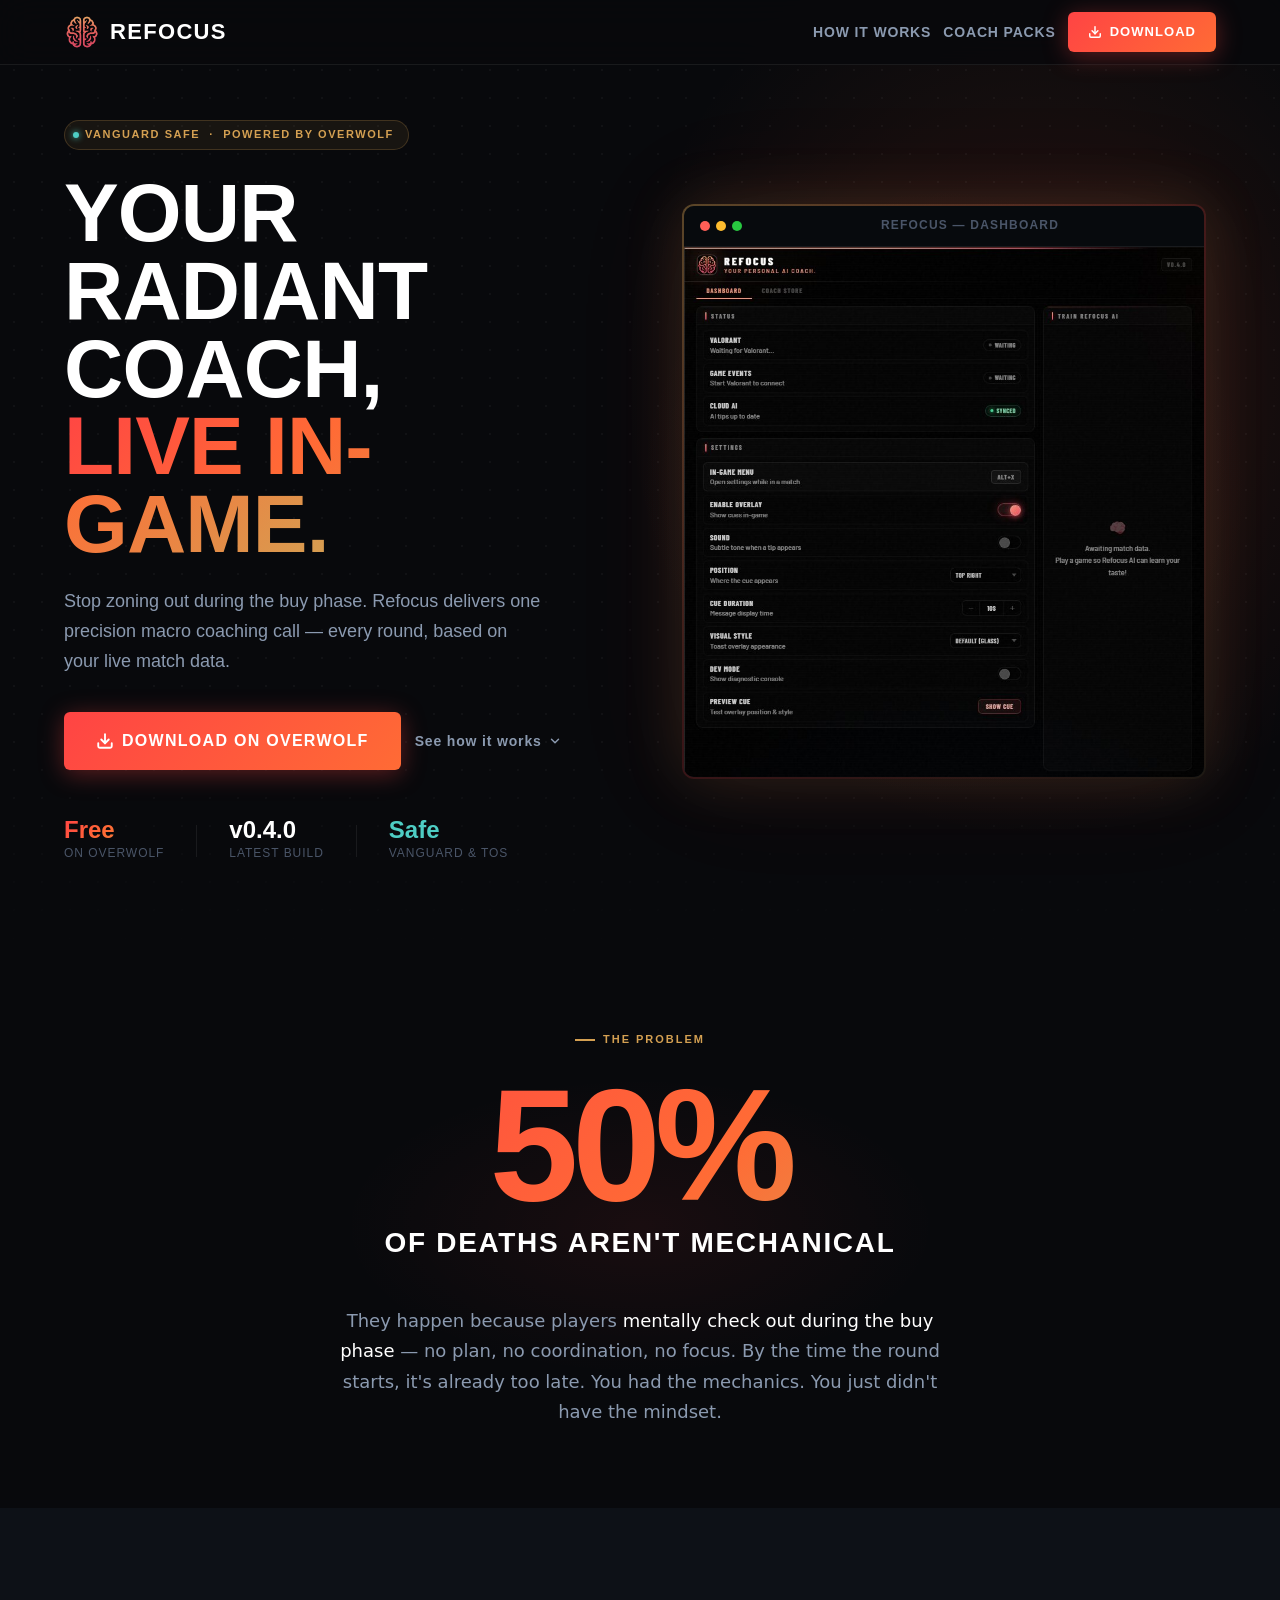
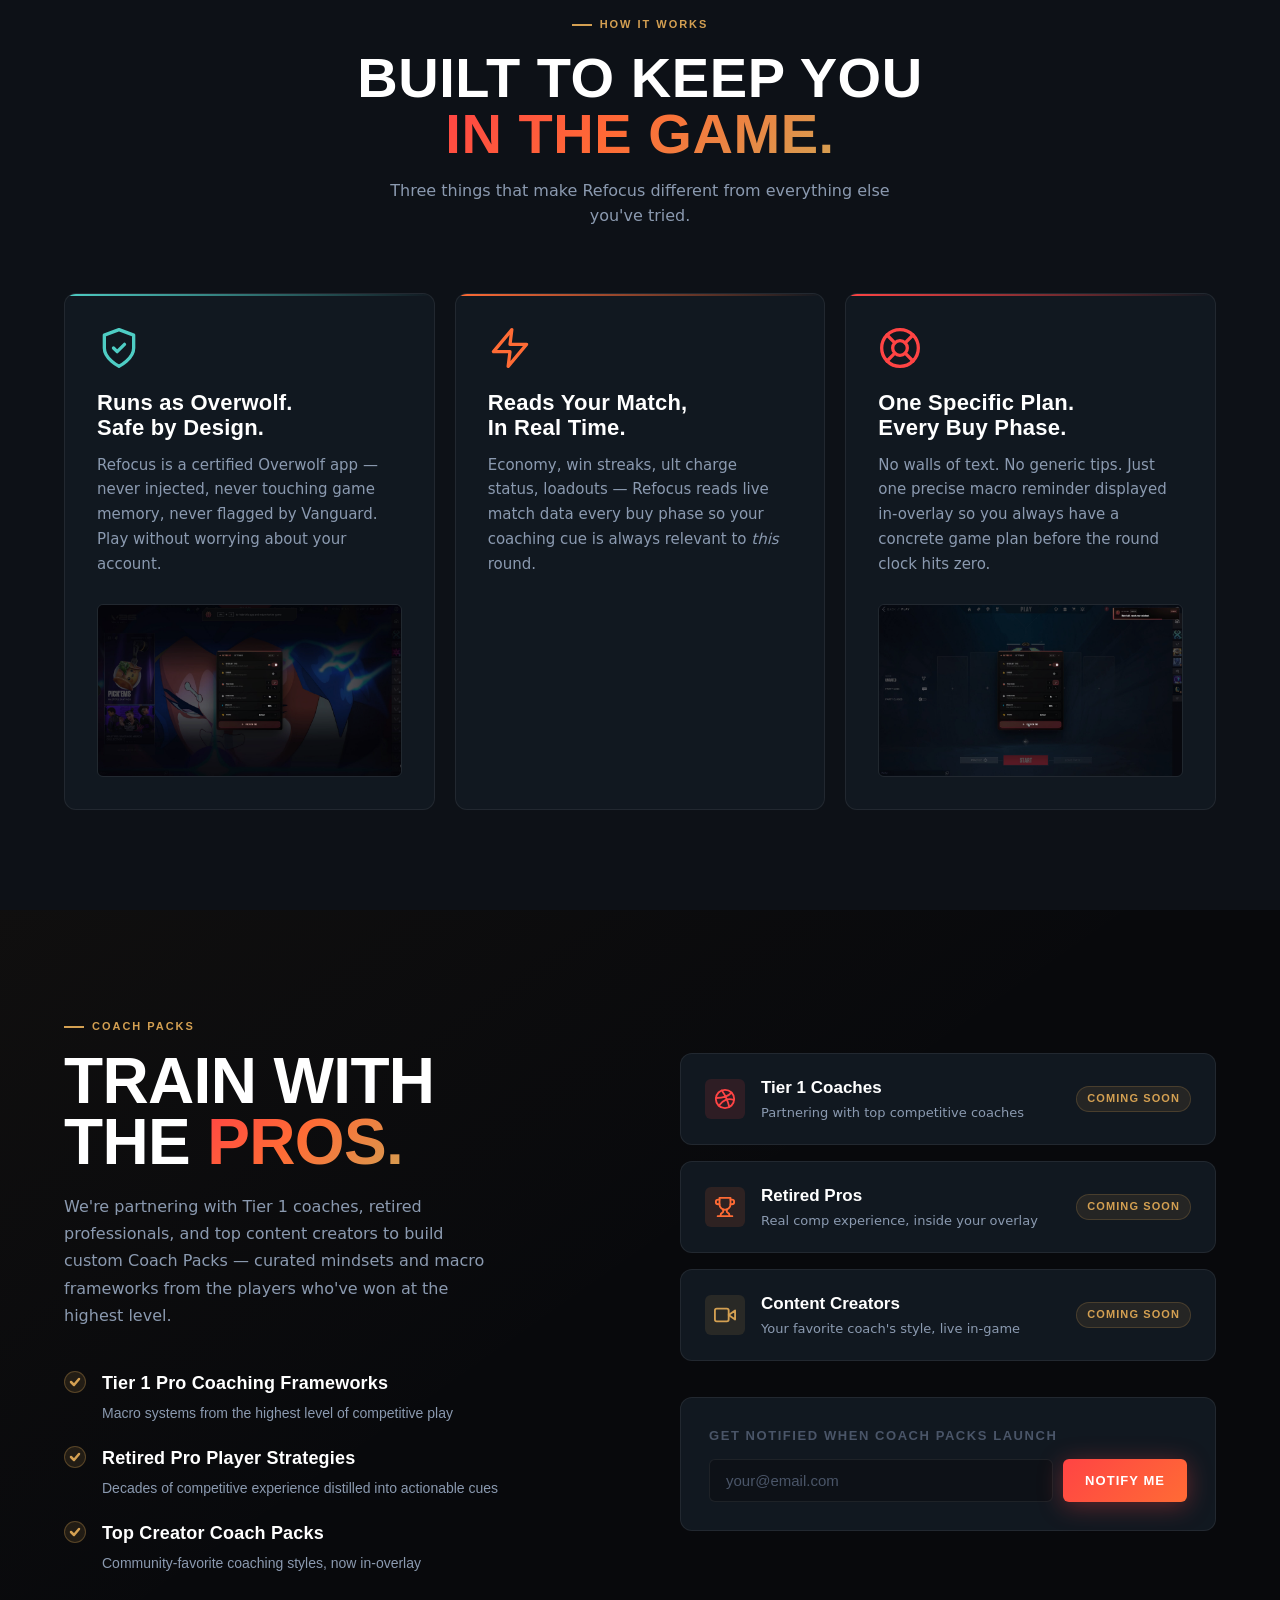
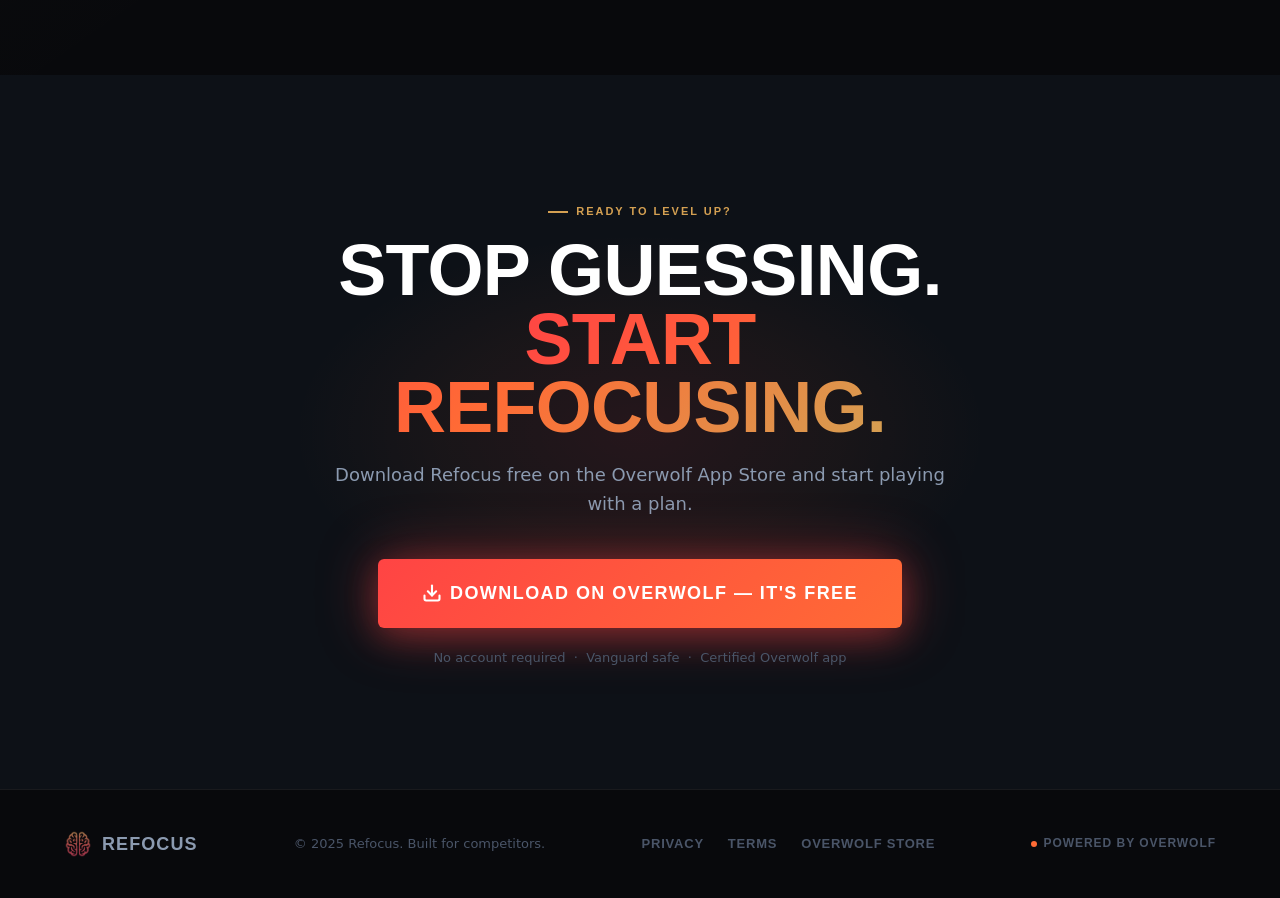
==== index.html @ f0078f41 "Add files via upload" ====
<!DOCTYPE html>
<html lang="en">
<head>
  <meta charset="UTF-8">
  <meta name="viewport" content="width=device-width, initial-scale=1.0">
  <title>Refocus — Your Radiant Coach, Live In-Game</title>
  <meta name="description" content="Refocus delivers one precise macro coaching cue every buy phase — a Vanguard-safe Overwolf overlay powered by live match data.">
  <link rel="icon" href="icon.ico" type="image/x-icon">
  <link rel="stylesheet" href="fonts/fonts.css">
  <style>
    /* ─── Reset & Base ─────────────────────────────────────────────── */
    *, *::before, *::after {
      box-sizing: border-box;
      margin: 0;
      padding: 0;
    }

    :root {
      --bg-primary:    #08090c;
      --bg-secondary:  #0d1117;
      --bg-card:       #111820;
      --bg-card-alt:   #0f141c;
      --accent-fire:   #ff4444;
      --accent-orange: #ff6b35;
      --accent-gold:   #d4a052;
      --accent-cyan:   #4ecdc4;
      --text-primary:  #ffffff;
      --text-secondary:#8b9ab0;
      --text-muted:    #4a5568;
      --border:        rgba(255, 255, 255, 0.07);
      --border-gold:   rgba(212, 160, 82, 0.3);
      --glow-red:      rgba(255, 68, 68, 0.25);
      --glow-orange:   rgba(255, 107, 53, 0.20);
      --glow-gold:     rgba(212, 160, 82, 0.15);
      --radius-sm:     6px;
      --radius-md:     12px;
      --radius-lg:     20px;
      --transition:    all 0.22s cubic-bezier(0.4, 0, 0.2, 1);
      --max-width:     1200px;
    }

    html {
      scroll-behavior: smooth;
    }

    body {
      font-family: 'Barlow', system-ui, -apple-system, sans-serif;
      font-weight: 400;
      background-color: var(--bg-primary);
      color: var(--text-primary);
      line-height: 1.6;
      overflow-x: hidden;
      -webkit-font-smoothing: antialiased;
    }

    /* ─── Utility ───────────────────────────────────────────────────── */
    .container {
      max-width: var(--max-width);
      margin: 0 auto;
      padding: 0 24px;
    }

    .gradient-text {
      background: linear-gradient(135deg, #ff4444 0%, #ff6b35 45%, #d4a052 100%);
      -webkit-background-clip: text;
      -webkit-text-fill-color: transparent;
      background-clip: text;
    }

    .section-label {
      font-family: 'Barlow Condensed', sans-serif;
      font-weight: 600;
      font-size: 11px;
      letter-spacing: 0.18em;
      text-transform: uppercase;
      color: var(--accent-gold);
      display: inline-flex;
      align-items: center;
      gap: 8px;
    }

    .section-label::before {
      content: '';
      display: inline-block;
      width: 20px;
      height: 2px;
      background: var(--accent-gold);
      flex-shrink: 0;
    }

    .btn {
      display: inline-flex;
      align-items: center;
      gap: 8px;
      font-family: 'Barlow Condensed', sans-serif;
      font-weight: 700;
      font-size: 15px;
      letter-spacing: 0.08em;
      text-transform: uppercase;
      text-decoration: none;
      padding: 14px 28px;
      border-radius: var(--radius-sm);
      border: none;
      cursor: pointer;
      transition: var(--transition);
      white-space: nowrap;
    }

    .btn-primary {
      background: linear-gradient(135deg, var(--accent-fire) 0%, var(--accent-orange) 100%);
      color: #fff;
      box-shadow: 0 4px 24px rgba(255, 68, 68, 0.35);
    }

    .btn-primary:hover {
      transform: translateY(-2px);
      box-shadow: 0 8px 40px rgba(255, 68, 68, 0.5);
      filter: brightness(1.08);
    }

    .btn-primary:active {
      transform: translateY(0);
    }

    .btn-ghost {
      background: transparent;
      color: var(--text-secondary);
      border: 1px solid var(--border);
    }

    .btn-ghost:hover {
      border-color: var(--border-gold);
      color: var(--text-primary);
      background: rgba(212, 160, 82, 0.06);
    }

    /* ─── Nav ───────────────────────────────────────────────────────── */
    nav {
      position: fixed;
      top: 0;
      left: 0;
      right: 0;
      z-index: 100;
      background: rgba(8, 9, 12, 0.88);
      backdrop-filter: blur(16px);
      -webkit-backdrop-filter: blur(16px);
      border-bottom: 1px solid var(--border);
    }

    .nav-inner {
      max-width: var(--max-width);
      margin: 0 auto;
      padding: 0 24px;
      height: 64px;
      display: flex;
      align-items: center;
      justify-content: space-between;
    }

    .nav-brand {
      display: flex;
      align-items: center;
      gap: 10px;
      text-decoration: none;
    }

    .nav-logo {
      height: 36px;
      width: auto;
    }

    .nav-wordmark {
      font-family: 'Barlow Condensed', sans-serif;
      font-weight: 700;
      font-size: 22px;
      letter-spacing: 0.06em;
      color: var(--text-primary);
      line-height: 1;
    }

    .nav-actions {
      display: flex;
      align-items: center;
      gap: 12px;
    }

    .nav-link {
      font-family: 'Barlow Condensed', sans-serif;
      font-weight: 600;
      font-size: 14px;
      letter-spacing: 0.06em;
      text-transform: uppercase;
      color: var(--text-secondary);
      text-decoration: none;
      transition: var(--transition);
    }

    .nav-link:hover {
      color: var(--text-primary);
    }

    .nav-btn {
      font-size: 13px;
      padding: 10px 20px;
    }

    /* ─── Hero ──────────────────────────────────────────────────────── */
    #hero {
      position: relative;
      min-height: 100vh;
      display: flex;
      align-items: center;
      padding: 120px 0 80px;
      overflow: hidden;
    }

    .hero-bg {
      position: absolute;
      inset: 0;
      pointer-events: none;
    }

    .hero-bg::before {
      content: '';
      position: absolute;
      inset: 0;
      background-image: radial-gradient(circle, rgba(255,255,255,0.035) 1px, transparent 1px);
      background-size: 28px 28px;
    }

    .hero-bg::after {
      content: '';
      position: absolute;
      top: 0;
      right: 0;
      width: 65%;
      height: 100%;
      background: radial-gradient(ellipse 70% 70% at 70% 40%, rgba(255, 68, 68, 0.09) 0%, rgba(255, 107, 53, 0.05) 40%, transparent 70%);
    }

    .hero-glow-bottom {
      position: absolute;
      bottom: 0;
      left: 0;
      right: 0;
      height: 200px;
      background: linear-gradient(to top, var(--bg-primary), transparent);
    }

    .hero-inner {
      position: relative;
      z-index: 1;
      display: grid;
      grid-template-columns: 1fr 1fr;
      gap: 64px;
      align-items: center;
    }

    .hero-pill {
      display: inline-flex;
      align-items: center;
      gap: 6px;
      background: rgba(212, 160, 82, 0.08);
      border: 1px solid rgba(212, 160, 82, 0.22);
      border-radius: 40px;
      padding: 5px 14px 5px 8px;
      margin-bottom: 24px;
    }

    .hero-pill-dot {
      width: 6px;
      height: 6px;
      border-radius: 50%;
      background: var(--accent-cyan);
      box-shadow: 0 0 6px var(--accent-cyan);
      animation: pulse-dot 2s ease-in-out infinite;
    }

    @keyframes pulse-dot {
      0%, 100% { opacity: 1; }
      50% { opacity: 0.4; }
    }

    .hero-pill-text {
      font-family: 'Barlow Condensed', sans-serif;
      font-weight: 600;
      font-size: 11px;
      letter-spacing: 0.14em;
      text-transform: uppercase;
      color: var(--accent-gold);
    }

    .hero-heading {
      font-family: 'Barlow Condensed', sans-serif;
      font-weight: 800;
      font-size: clamp(52px, 6.5vw, 82px);
      line-height: 0.95;
      letter-spacing: -0.01em;
      text-transform: uppercase;
      margin-bottom: 24px;
    }

    .hero-sub {
      font-family: 'Barlow', sans-serif;
      font-weight: 400;
      font-size: 18px;
      color: var(--text-secondary);
      line-height: 1.65;
      max-width: 480px;
      margin-bottom: 36px;
    }

    .hero-actions {
      display: flex;
      align-items: center;
      flex-wrap: wrap;
      gap: 14px;
      margin-bottom: 48px;
    }

    .hero-btn-primary {
      font-size: 16px;
      padding: 16px 32px;
    }

    .hero-scroll-link {
      font-family: 'Barlow Condensed', sans-serif;
      font-weight: 600;
      font-size: 14px;
      letter-spacing: 0.06em;
      color: var(--text-secondary);
      text-decoration: none;
      display: flex;
      align-items: center;
      gap: 6px;
      transition: var(--transition);
    }

    .hero-scroll-link:hover {
      color: var(--accent-gold);
    }

    .hero-stats {
      display: flex;
      align-items: center;
      gap: 32px;
    }

    .hero-stat {
      display: flex;
      flex-direction: column;
      gap: 2px;
    }

    .hero-stat-value {
      font-family: 'Barlow Condensed', sans-serif;
      font-weight: 700;
      font-size: 24px;
      color: var(--text-primary);
      line-height: 1;
    }

    .hero-stat-label {
      font-family: 'Barlow', sans-serif;
      font-size: 12px;
      color: var(--text-muted);
      text-transform: uppercase;
      letter-spacing: 0.08em;
    }

    .hero-stat-divider {
      width: 1px;
      height: 32px;
      background: var(--border);
    }

    /* Hero mockup */
    .hero-visual {
      position: relative;
      display: flex;
      justify-content: center;
    }

    .hero-mockup-wrap {
      position: relative;
      border-radius: var(--radius-md);
      padding: 2px;
      background: linear-gradient(135deg, rgba(212,160,82,0.4) 0%, rgba(255,68,68,0.2) 50%, rgba(212,160,82,0.1) 100%);
      box-shadow: 0 0 60px rgba(212, 160, 82, 0.15), 0 0 120px rgba(255, 68, 68, 0.08);
      animation: float 5s ease-in-out infinite;
    }

    @keyframes float {
      0%, 100% { transform: translateY(0px); }
      50% { transform: translateY(-10px); }
    }

    .hero-mockup-inner {
      background: var(--bg-card);
      border-radius: calc(var(--radius-md) - 2px);
      overflow: hidden;
    }

    .hero-mockup-bar {
      background: rgba(0,0,0,0.6);
      padding: 10px 16px;
      display: flex;
      align-items: center;
      gap: 10px;
      border-bottom: 1px solid var(--border);
    }

    .mockup-dots {
      display: flex;
      gap: 6px;
    }

    .mockup-dot {
      width: 10px;
      height: 10px;
      border-radius: 50%;
    }

    .mockup-dot:nth-child(1) { background: #ff5f57; }
    .mockup-dot:nth-child(2) { background: #febc2e; }
    .mockup-dot:nth-child(3) { background: #28c840; }

    .mockup-bar-title {
      font-family: 'Barlow Condensed', sans-serif;
      font-size: 12px;
      font-weight: 600;
      color: var(--text-muted);
      letter-spacing: 0.1em;
      text-transform: uppercase;
      margin-left: auto;
      margin-right: auto;
    }

    .hero-mockup-img {
      width: 100%;
      max-width: 520px;
      height: auto;
      display: block;
    }

    .hero-mockup-glow {
      position: absolute;
      inset: -30px;
      border-radius: 50%;
      background: radial-gradient(circle, rgba(255,68,68,0.08) 0%, transparent 70%);
      z-index: -1;
      pointer-events: none;
    }

    /* ─── Section Shared ────────────────────────────────────────────── */
    section {
      padding: 100px 0;
    }

    /* ─── Problem ───────────────────────────────────────────────────── */
    #problem {
      position: relative;
      overflow: hidden;
      text-align: center;
      padding: 80px 0;
    }

    #problem::before {
      content: '';
      position: absolute;
      top: -1px;
      left: 0;
      right: 0;
      height: 1px;
      background: linear-gradient(90deg, transparent, rgba(255,68,68,0.3), transparent);
    }

    #problem::after {
      content: '';
      position: absolute;
      bottom: -1px;
      left: 0;
      right: 0;
      height: 1px;
      background: linear-gradient(90deg, transparent, rgba(255,68,68,0.3), transparent);
    }

    .problem-bg-glow {
      position: absolute;
      top: 50%;
      left: 50%;
      transform: translate(-50%, -50%);
      width: 600px;
      height: 300px;
      background: radial-gradient(ellipse, rgba(255,68,68,0.07) 0%, transparent 70%);
      pointer-events: none;
    }

    .problem-inner {
      position: relative;
      z-index: 1;
      max-width: 820px;
      margin: 0 auto;
    }

    .problem-stat-block {
      margin: 28px 0 40px;
    }

    .problem-stat-number {
      font-family: 'Barlow Condensed', sans-serif;
      font-weight: 800;
      font-size: clamp(96px, 14vw, 160px);
      line-height: 0.85;
      letter-spacing: -0.04em;
      background: linear-gradient(135deg, #ff4444 0%, #ff6b35 60%, #d4a052 100%);
      -webkit-background-clip: text;
      -webkit-text-fill-color: transparent;
      background-clip: text;
    }

    .problem-stat-label {
      font-family: 'Barlow Condensed', sans-serif;
      font-weight: 700;
      font-size: clamp(18px, 2.5vw, 28px);
      letter-spacing: 0.06em;
      text-transform: uppercase;
      color: var(--text-primary);
      margin-top: 8px;
    }

    .problem-body {
      font-size: 18px;
      color: var(--text-secondary);
      line-height: 1.7;
      max-width: 640px;
      margin: 0 auto;
    }

    .problem-body strong {
      color: var(--text-primary);
      font-weight: 500;
    }

    /* ─── Solution ──────────────────────────────────────────────────── */
    #solution {
      background: var(--bg-secondary);
      position: relative;
    }

    .solution-header {
      text-align: center;
      margin-bottom: 64px;
    }

    .solution-heading {
      font-family: 'Barlow Condensed', sans-serif;
      font-weight: 800;
      font-size: clamp(36px, 5vw, 56px);
      text-transform: uppercase;
      letter-spacing: 0.01em;
      line-height: 1;
      margin-top: 16px;
    }

    .solution-sub {
      font-size: 16px;
      color: var(--text-secondary);
      margin-top: 16px;
      max-width: 500px;
      margin-left: auto;
      margin-right: auto;
    }

    .cards-grid {
      display: grid;
      grid-template-columns: repeat(3, 1fr);
      gap: 20px;
    }

    .card {
      background: var(--bg-card);
      border: 1px solid var(--border);
      border-radius: var(--radius-md);
      padding: 32px;
      position: relative;
      overflow: hidden;
      transition: var(--transition);
      display: flex;
      flex-direction: column;
    }

    .card:hover {
      border-color: var(--border-gold);
      transform: translateY(-4px);
      box-shadow: 0 16px 40px rgba(0,0,0,0.4), 0 0 0 1px rgba(212,160,82,0.1);
    }

    .card-accent-line {
      position: absolute;
      top: 0;
      left: 0;
      right: 0;
      height: 2px;
      border-radius: var(--radius-md) var(--radius-md) 0 0;
    }

    .card-cyan .card-accent-line  { background: linear-gradient(90deg, var(--accent-cyan), transparent); }
    .card-orange .card-accent-line { background: linear-gradient(90deg, var(--accent-orange), transparent); }
    .card-fire .card-accent-line  { background: linear-gradient(90deg, var(--accent-fire), transparent); }

    .card-icon {
      width: 44px;
      height: 44px;
      margin-bottom: 20px;
      flex-shrink: 0;
    }

    .card-icon-cyan  { color: var(--accent-cyan); }
    .card-icon-orange { color: var(--accent-orange); }
    .card-icon-fire  { color: var(--accent-fire); }

    .card-title {
      font-family: 'Barlow Condensed', sans-serif;
      font-weight: 700;
      font-size: 22px;
      letter-spacing: 0.01em;
      line-height: 1.15;
      margin-bottom: 12px;
      color: var(--text-primary);
    }

    .card-body {
      font-size: 15px;
      color: var(--text-secondary);
      line-height: 1.65;
      flex: 1;
    }

    .card-mockup {
      margin-top: 28px;
      border-radius: var(--radius-sm);
      overflow: hidden;
      border: 1px solid var(--border);
    }

    .card-mockup img {
      width: 100%;
      height: auto;
      display: block;
      opacity: 0.85;
      transition: var(--transition);
    }

    .card:hover .card-mockup img {
      opacity: 1;
    }

    /* ─── Partners ──────────────────────────────────────────────────── */
    #partners {
      position: relative;
      overflow: hidden;
    }

    .partners-bg {
      position: absolute;
      inset: 0;
      background: linear-gradient(145deg, rgba(212,160,82,0.04) 0%, transparent 50%);
      pointer-events: none;
    }

    .partners-inner {
      position: relative;
      z-index: 1;
      display: grid;
      grid-template-columns: 1fr 1fr;
      gap: 80px;
      align-items: center;
    }

    .partners-heading {
      font-family: 'Barlow Condensed', sans-serif;
      font-weight: 800;
      font-size: clamp(40px, 5.5vw, 64px);
      text-transform: uppercase;
      line-height: 0.95;
      letter-spacing: -0.01em;
      margin: 16px 0 20px;
    }

    .partners-body {
      font-size: 16px;
      color: var(--text-secondary);
      line-height: 1.7;
      max-width: 440px;
    }

    .partners-features {
      list-style: none;
      margin-top: 40px;
      display: flex;
      flex-direction: column;
      gap: 20px;
    }

    .feature-item {
      display: flex;
      align-items: flex-start;
      gap: 16px;
    }

    .feature-check {
      width: 22px;
      height: 22px;
      border-radius: 50%;
      background: rgba(212,160,82,0.12);
      border: 1px solid rgba(212,160,82,0.3);
      display: flex;
      align-items: center;
      justify-content: center;
      flex-shrink: 0;
      margin-top: 2px;
    }

    .feature-check svg {
      width: 12px;
      height: 12px;
      color: var(--accent-gold);
    }

    .feature-text {
      font-family: 'Barlow Condensed', sans-serif;
      font-weight: 600;
      font-size: 18px;
      color: var(--text-primary);
      letter-spacing: 0.01em;
    }

    .feature-sub {
      display: block;
      font-family: 'Barlow', sans-serif;
      font-weight: 400;
      font-size: 14px;
      color: var(--text-secondary);
      margin-top: 4px;
      letter-spacing: 0;
    }

    /* Notify form */
    .notify-box {
      background: var(--bg-card);
      border: 1px solid var(--border);
      border-radius: var(--radius-md);
      padding: 28px;
      margin-top: 36px;
    }

    .notify-label {
      font-family: 'Barlow Condensed', sans-serif;
      font-weight: 600;
      font-size: 13px;
      letter-spacing: 0.12em;
      text-transform: uppercase;
      color: var(--text-muted);
      margin-bottom: 12px;
      display: block;
    }

    .notify-form {
      display: flex;
      gap: 10px;
    }

    .notify-input {
      flex: 1;
      background: var(--bg-secondary);
      border: 1px solid var(--border);
      border-radius: var(--radius-sm);
      padding: 12px 16px;
      font-family: 'Barlow', sans-serif;
      font-size: 15px;
      color: var(--text-primary);
      outline: none;
      transition: var(--transition);
    }

    .notify-input::placeholder {
      color: var(--text-muted);
    }

    .notify-input:focus {
      border-color: var(--border-gold);
    }

    .notify-submit {
      font-size: 13px;
      padding: 12px 22px;
    }

    /* Feature card on right for partners */
    .partners-cards {
      display: flex;
      flex-direction: column;
      gap: 16px;
    }

    .partner-card {
      background: var(--bg-card);
      border: 1px solid var(--border);
      border-radius: var(--radius-md);
      padding: 20px 24px;
      display: flex;
      align-items: center;
      gap: 16px;
      transition: var(--transition);
    }

    .partner-card:hover {
      border-color: var(--border-gold);
      transform: translateX(4px);
    }

    .partner-card-icon {
      width: 40px;
      height: 40px;
      border-radius: var(--radius-sm);
      display: flex;
      align-items: center;
      justify-content: center;
      flex-shrink: 0;
    }

    .partner-card-icon svg {
      width: 22px;
      height: 22px;
    }

    .partner-card-icon.fire   { background: rgba(255,68,68,0.12);  color: var(--accent-fire); }
    .partner-card-icon.orange { background: rgba(255,107,53,0.12); color: var(--accent-orange); }
    .partner-card-icon.gold   { background: rgba(212,160,82,0.12); color: var(--accent-gold); }

    .partner-card-title {
      font-family: 'Barlow Condensed', sans-serif;
      font-weight: 700;
      font-size: 17px;
      color: var(--text-primary);
    }

    .partner-card-sub {
      font-size: 13px;
      color: var(--text-secondary);
      margin-top: 2px;
    }

    .partner-badge {
      margin-left: auto;
      font-family: 'Barlow Condensed', sans-serif;
      font-weight: 600;
      font-size: 11px;
      letter-spacing: 0.1em;
      text-transform: uppercase;
      padding: 3px 10px;
      border-radius: 40px;
      background: rgba(212,160,82,0.1);
      border: 1px solid rgba(212,160,82,0.2);
      color: var(--accent-gold);
      flex-shrink: 0;
    }

    /* ─── CTA ───────────────────────────────────────────────────────── */
    #cta {
      position: relative;
      text-align: center;
      overflow: hidden;
      background: var(--bg-secondary);
      padding: 120px 0;
    }

    #cta::before {
      content: '';
      position: absolute;
      top: -1px;
      left: 0;
      right: 0;
      height: 1px;
      background: linear-gradient(90deg, transparent, rgba(212,160,82,0.3), transparent);
    }

    .cta-glow {
      position: absolute;
      top: 50%;
      left: 50%;
      transform: translate(-50%, -50%);
      width: 700px;
      height: 400px;
      background: radial-gradient(ellipse, rgba(255,68,68,0.1) 0%, rgba(255,107,53,0.05) 40%, transparent 70%);
      pointer-events: none;
    }

    .cta-inner {
      position: relative;
      z-index: 1;
      max-width: 640px;
      margin: 0 auto;
    }

    .cta-heading {
      font-family: 'Barlow Condensed', sans-serif;
      font-weight: 800;
      font-size: clamp(44px, 6vw, 72px);
      text-transform: uppercase;
      line-height: 0.95;
      letter-spacing: -0.01em;
      margin: 16px 0 20px;
    }

    .cta-sub {
      font-size: 18px;
      color: var(--text-secondary);
      margin-bottom: 40px;
      line-height: 1.6;
    }

    .cta-btn {
      font-size: 18px;
      padding: 20px 44px;
      border-radius: var(--radius-sm);
      box-shadow: 0 0 60px rgba(255, 68, 68, 0.4), 0 8px 32px rgba(255, 68, 68, 0.3);
    }

    .cta-btn:hover {
      box-shadow: 0 0 80px rgba(255, 68, 68, 0.55), 0 12px 48px rgba(255, 68, 68, 0.4);
    }

    .cta-fine {
      margin-top: 20px;
      font-size: 13px;
      color: var(--text-muted);
    }

    /* ─── Footer ────────────────────────────────────────────────────── */
    footer {
      background: var(--bg-primary);
      border-top: 1px solid var(--border);
      padding: 40px 0;
    }

    .footer-inner {
      display: flex;
      align-items: center;
      justify-content: space-between;
      flex-wrap: wrap;
      gap: 20px;
    }

    .footer-brand {
      display: flex;
      align-items: center;
      gap: 10px;
      text-decoration: none;
    }

    .footer-logo {
      height: 28px;
      width: auto;
      opacity: 0.75;
    }

    .footer-wordmark {
      font-family: 'Barlow Condensed', sans-serif;
      font-weight: 700;
      font-size: 18px;
      letter-spacing: 0.06em;
      color: var(--text-secondary);
    }

    .footer-copy {
      font-size: 13px;
      color: var(--text-muted);
    }

    .footer-links {
      display: flex;
      align-items: center;
      gap: 24px;
    }

    .footer-link {
      font-family: 'Barlow Condensed', sans-serif;
      font-weight: 600;
      font-size: 13px;
      letter-spacing: 0.06em;
      text-transform: uppercase;
      color: var(--text-muted);
      text-decoration: none;
      transition: var(--transition);
    }

    .footer-link:hover {
      color: var(--text-secondary);
    }

    .footer-overwolf {
      display: flex;
      align-items: center;
      gap: 6px;
      font-family: 'Barlow Condensed', sans-serif;
      font-weight: 600;
      font-size: 12px;
      letter-spacing: 0.08em;
      text-transform: uppercase;
      color: var(--text-muted);
    }

    .overwolf-badge-dot {
      width: 6px;
      height: 6px;
      border-radius: 50%;
      background: var(--accent-orange);
    }

    /* ─── Responsive ────────────────────────────────────────────────── */
    @media (max-width: 1024px) {
      .cards-grid {
        grid-template-columns: 1fr 1fr;
      }
      .cards-grid .card:last-child {
        grid-column: 1 / -1;
        max-width: 520px;
        margin: 0 auto;
        width: 100%;
      }
    }

    @media (max-width: 768px) {
      section { padding: 72px 0; }

      .nav-link { display: none; }

      .hero-inner {
        grid-template-columns: 1fr;
        gap: 48px;
      }

      .hero-visual { order: -1; }

      .hero-mockup-img {
        max-width: 100%;
      }

      .cards-grid {
        grid-template-columns: 1fr;
      }

      .cards-grid .card:last-child {
        max-width: 100%;
      }

      .partners-inner {
        grid-template-columns: 1fr;
        gap: 48px;
      }

      .hero-stats {
        gap: 20px;
      }

      .footer-inner {
        flex-direction: column;
        align-items: flex-start;
        gap: 16px;
      }
    }

    @media (max-width: 480px) {
      .container { padding: 0 16px; }

      .hero-pill-text { font-size: 9px; }

      .notify-form {
        flex-direction: column;
      }

      .hero-actions {
        flex-direction: column;
        align-items: flex-start;
      }
    }
  </style>
</head>
<body>

  <!-- ─── Navigation ──────────────────────────────────────────────── -->
  <nav>
    <div class="nav-inner">
      <a href="#" class="nav-brand">
        <img src="logo.png" alt="Refocus Logo" class="nav-logo">
        <span class="nav-wordmark">REFOCUS</span>
      </a>
      <div class="nav-actions">
        <a href="#solution" class="nav-link">How It Works</a>
        <a href="#partners" class="nav-link">Coach Packs</a>
        <a href="https://www.overwolf.com/app/refocus" class="btn btn-primary nav-btn" target="_blank" rel="noopener">
          <svg width="14" height="14" viewBox="0 0 24 24" fill="none" stroke="currentColor" stroke-width="2.5" stroke-linecap="round" stroke-linejoin="round"><path d="M21 15v4a2 2 0 0 1-2 2H5a2 2 0 0 1-2-2v-4"/><polyline points="7 10 12 15 17 10"/><line x1="12" y1="15" x2="12" y2="3"/></svg>
          Download
        </a>
      </div>
    </div>
  </nav>

  <!-- ─── Hero ────────────────────────────────────────────────────── -->
  <section id="hero">
    <div class="hero-bg">
      <div class="hero-glow-bottom"></div>
    </div>
    <div class="container">
      <div class="hero-inner">

        <div class="hero-content">
          <div class="hero-pill">
            <div class="hero-pill-dot"></div>
            <span class="hero-pill-text">Vanguard Safe &nbsp;·&nbsp; Powered by Overwolf</span>
          </div>

          <h1 class="hero-heading">
            Your Radiant Coach,<br>
            <span class="gradient-text">Live In-Game.</span>
          </h1>

          <p class="hero-sub">
            Stop zoning out during the buy phase. Refocus delivers one precision macro coaching call — every round, based on your live match data.
          </p>

          <div class="hero-actions">
            <a href="https://www.overwolf.com/app/refocus" class="btn btn-primary hero-btn-primary" target="_blank" rel="noopener">
              <svg width="18" height="18" viewBox="0 0 24 24" fill="none" stroke="currentColor" stroke-width="2.5" stroke-linecap="round" stroke-linejoin="round"><path d="M21 15v4a2 2 0 0 1-2 2H5a2 2 0 0 1-2-2v-4"/><polyline points="7 10 12 15 17 10"/><line x1="12" y1="15" x2="12" y2="3"/></svg>
              Download on Overwolf
            </a>
            <a href="#solution" class="hero-scroll-link">
              See how it works
              <svg width="14" height="14" viewBox="0 0 24 24" fill="none" stroke="currentColor" stroke-width="2.5" stroke-linecap="round" stroke-linejoin="round"><polyline points="6 9 12 15 18 9"/></svg>
            </a>
          </div>

          <div class="hero-stats">
            <div class="hero-stat">
              <span class="hero-stat-value gradient-text">Free</span>
              <span class="hero-stat-label">On Overwolf</span>
            </div>
            <div class="hero-stat-divider"></div>
            <div class="hero-stat">
              <span class="hero-stat-value">v0.4.0</span>
              <span class="hero-stat-label">Latest Build</span>
            </div>
            <div class="hero-stat-divider"></div>
            <div class="hero-stat">
              <span class="hero-stat-value" style="color:var(--accent-cyan)">Safe</span>
              <span class="hero-stat-label">Vanguard &amp; TOS</span>
            </div>
          </div>
        </div>

        <div class="hero-visual">
          <div class="hero-mockup-wrap">
            <div class="hero-mockup-inner">
              <div class="hero-mockup-bar">
                <div class="mockup-dots">
                  <div class="mockup-dot"></div>
                  <div class="mockup-dot"></div>
                  <div class="mockup-dot"></div>
                </div>
                <span class="mockup-bar-title">REFOCUS — DASHBOARD</span>
              </div>
              <img src="launcher.jpg" alt="Refocus Dashboard" class="hero-mockup-img">
            </div>
          </div>
          <div class="hero-mockup-glow"></div>
        </div>

      </div>
    </div>
  </section>

  <!-- ─── Problem ─────────────────────────────────────────────────── -->
  <section id="problem">
    <div class="problem-bg-glow"></div>
    <div class="container">
      <div class="problem-inner">
        <span class="section-label">The Problem</span>
        <div class="problem-stat-block">
          <div class="problem-stat-number">50%</div>
          <div class="problem-stat-label">Of deaths aren't mechanical</div>
        </div>
        <p class="problem-body">
          They happen because players <strong>mentally check out during the buy phase</strong> — no plan, no coordination, no focus. By the time the round starts, it's already too late. You had the mechanics. You just didn't have the mindset.
        </p>
      </div>
    </div>
  </section>

  <!-- ─── Solution ────────────────────────────────────────────────── -->
  <section id="solution">
    <div class="container">
      <div class="solution-header">
        <span class="section-label">How It Works</span>
        <h2 class="solution-heading">Built to Keep You<br><span class="gradient-text">In the Game.</span></h2>
        <p class="solution-sub">Three things that make Refocus different from everything else you've tried.</p>
      </div>

      <div class="cards-grid">

        <!-- Card 1: Vanguard Safe -->
        <div class="card card-cyan">
          <div class="card-accent-line"></div>
          <svg class="card-icon card-icon-cyan" viewBox="0 0 24 24" fill="none" stroke="currentColor" stroke-width="1.8" stroke-linecap="round" stroke-linejoin="round">
            <path d="M12 22s8-4 8-10V5l-8-3-8 3v7c0 6 8 10 8 10z"/>
            <polyline points="9 12 11 14 15 10"/>
          </svg>
          <h3 class="card-title">Runs as Overwolf.<br>Safe by Design.</h3>
          <p class="card-body">
            Refocus is a certified Overwolf app — never injected, never touching game memory, never flagged by Vanguard. Play without worrying about your account.
          </p>
          <div class="card-mockup">
            <img src="ingamesettings.jpg" alt="In-Game Settings Panel">
          </div>
        </div>

        <!-- Card 2: Live Match Data -->
        <div class="card card-orange">
          <div class="card-accent-line"></div>
          <svg class="card-icon card-icon-orange" viewBox="0 0 24 24" fill="none" stroke="currentColor" stroke-width="1.8" stroke-linecap="round" stroke-linejoin="round">
            <polygon points="13 2 3 14 12 14 11 22 21 10 12 10 13 2"/>
          </svg>
          <h3 class="card-title">Reads Your Match,<br>In Real Time.</h3>
          <p class="card-body">
            Economy, win streaks, ult charge status, loadouts — Refocus reads live match data every buy phase so your coaching cue is always relevant to <em>this</em> round.
          </p>
        </div>

        <!-- Card 3: One Call Per Round -->
        <div class="card card-fire">
          <div class="card-accent-line"></div>
          <svg class="card-icon card-icon-fire" viewBox="0 0 24 24" fill="none" stroke="currentColor" stroke-width="1.8" stroke-linecap="round" stroke-linejoin="round">
            <circle cx="12" cy="12" r="10"/>
            <circle cx="12" cy="12" r="4"/>
            <line x1="4.93" y1="4.93" x2="9.17" y2="9.17"/>
            <line x1="14.83" y1="14.83" x2="19.07" y2="19.07"/>
            <line x1="14.83" y1="9.17" x2="19.07" y2="4.93"/>
            <line x1="4.93" y1="19.07" x2="9.17" y2="14.83"/>
          </svg>
          <h3 class="card-title">One Specific Plan.<br>Every Buy Phase.</h3>
          <p class="card-body">
            No walls of text. No generic tips. Just one precise macro reminder displayed in-overlay so you always have a concrete game plan before the round clock hits zero.
          </p>
          <div class="card-mockup">
            <img src="tips.jpg" alt="In-Game Overlay Tip">
          </div>
        </div>

      </div>
    </div>
  </section>

  <!-- ─── Partners / Social Proof ─────────────────────────────────── -->
  <section id="partners">
    <div class="partners-bg"></div>
    <div class="container">
      <div class="partners-inner">

        <div class="partners-left">
          <span class="section-label">Coach Packs</span>
          <h2 class="partners-heading">
            Train with<br>the <span class="gradient-text">Pros.</span>
          </h2>
          <p class="partners-body">
            We're partnering with Tier 1 coaches, retired professionals, and top content creators to build custom Coach Packs — curated mindsets and macro frameworks from the players who've won at the highest level.
          </p>

          <ul class="partners-features">
            <li class="feature-item">
              <div class="feature-check">
                <svg viewBox="0 0 12 12" fill="none" stroke="currentColor" stroke-width="2.5" stroke-linecap="round" stroke-linejoin="round"><polyline points="2 6 5 9 10 3"/></svg>
              </div>
              <div>
                <span class="feature-text">Tier 1 Pro Coaching Frameworks</span>
                <span class="feature-sub">Macro systems from the highest level of competitive play</span>
              </div>
            </li>
            <li class="feature-item">
              <div class="feature-check">
                <svg viewBox="0 0 12 12" fill="none" stroke="currentColor" stroke-width="2.5" stroke-linecap="round" stroke-linejoin="round"><polyline points="2 6 5 9 10 3"/></svg>
              </div>
              <div>
                <span class="feature-text">Retired Pro Player Strategies</span>
                <span class="feature-sub">Decades of competitive experience distilled into actionable cues</span>
              </div>
            </li>
            <li class="feature-item">
              <div class="feature-check">
                <svg viewBox="0 0 12 12" fill="none" stroke="currentColor" stroke-width="2.5" stroke-linecap="round" stroke-linejoin="round"><polyline points="2 6 5 9 10 3"/></svg>
              </div>
              <div>
                <span class="feature-text">Top Creator Coach Packs</span>
                <span class="feature-sub">Community-favorite coaching styles, now in-overlay</span>
              </div>
            </li>
          </ul>
        </div>

        <div class="partners-right">
          <div class="partners-cards">

            <div class="partner-card">
              <div class="partner-card-icon fire">
                <svg viewBox="0 0 24 24" fill="none" stroke="currentColor" stroke-width="2" stroke-linecap="round" stroke-linejoin="round"><path d="M12 2C6.48 2 2 6.48 2 12s4.48 10 10 10 10-4.48 10-10S17.52 2 12 2z"/><path d="M8.56 2.75c4.37 6.03 6.02 9.42 8.03 17.72m2.54-15.38c-3.72 4.35-8.94 5.66-16.88 5.85m19.5 1.9c-3.5-.93-6.63-.82-8.94 0-2.58.92-5.01 2.86-7.44 6.32"/></svg>
              </div>
              <div>
                <div class="partner-card-title">Tier 1 Coaches</div>
                <div class="partner-card-sub">Partnering with top competitive coaches</div>
              </div>
              <span class="partner-badge">Coming Soon</span>
            </div>

            <div class="partner-card">
              <div class="partner-card-icon orange">
                <svg viewBox="0 0 24 24" fill="none" stroke="currentColor" stroke-width="2" stroke-linecap="round" stroke-linejoin="round"><path d="M6 9H4.5a2.5 2.5 0 0 1 0-5H6"/><path d="M18 9h1.5a2.5 2.5 0 0 0 0-5H18"/><path d="M4 22h16"/><path d="M10 14.66V17c0 .55-.47.98-.97 1.21C7.85 18.75 7 20.24 7 22"/><path d="M14 14.66V17c0 .55.47.98.97 1.21C16.15 18.75 17 20.24 17 22"/><path d="M18 2H6v7a6 6 0 0 0 12 0V2Z"/></svg>
              </div>
              <div>
                <div class="partner-card-title">Retired Pros</div>
                <div class="partner-card-sub">Real comp experience, inside your overlay</div>
              </div>
              <span class="partner-badge">Coming Soon</span>
            </div>

            <div class="partner-card">
              <div class="partner-card-icon gold">
                <svg viewBox="0 0 24 24" fill="none" stroke="currentColor" stroke-width="2" stroke-linecap="round" stroke-linejoin="round"><polygon points="23 7 16 12 23 17 23 7"/><rect x="1" y="5" width="15" height="14" rx="2" ry="2"/></svg>
              </div>
              <div>
                <div class="partner-card-title">Content Creators</div>
                <div class="partner-card-sub">Your favorite coach's style, live in-game</div>
              </div>
              <span class="partner-badge">Coming Soon</span>
            </div>

          </div>

          <div class="notify-box">
            <span class="notify-label">Get notified when Coach Packs launch</span>
            <div class="notify-form">
              <input type="email" class="notify-input" placeholder="your@email.com" autocomplete="off">
              <button type="button" class="btn btn-primary notify-submit">Notify Me</button>
            </div>
          </div>
        </div>

      </div>
    </div>
  </section>

  <!-- ─── Final CTA ────────────────────────────────────────────────── -->
  <section id="cta">
    <div class="cta-glow"></div>
    <div class="container">
      <div class="cta-inner">
        <span class="section-label" style="justify-content:center">Ready to Level Up?</span>
        <h2 class="cta-heading">
          Stop Guessing.<br>
          <span class="gradient-text">Start Refocusing.</span>
        </h2>
        <p class="cta-sub">Download Refocus free on the Overwolf App Store and start playing with a plan.</p>
        <a href="https://www.overwolf.com/app/refocus" class="btn btn-primary cta-btn" target="_blank" rel="noopener">
          <svg width="20" height="20" viewBox="0 0 24 24" fill="none" stroke="currentColor" stroke-width="2.5" stroke-linecap="round" stroke-linejoin="round"><path d="M21 15v4a2 2 0 0 1-2 2H5a2 2 0 0 1-2-2v-4"/><polyline points="7 10 12 15 17 10"/><line x1="12" y1="15" x2="12" y2="3"/></svg>
          Download on Overwolf — It's Free
        </a>
        <p class="cta-fine">No account required &nbsp;·&nbsp; Vanguard safe &nbsp;·&nbsp; Certified Overwolf app</p>
      </div>
    </div>
  </section>

  <!-- ─── Footer ───────────────────────────────────────────────────── -->
  <footer>
    <div class="container">
      <div class="footer-inner">

        <a href="#" class="footer-brand">
          <img src="logo.png" alt="Refocus" class="footer-logo">
          <span class="footer-wordmark">REFOCUS</span>
        </a>

        <p class="footer-copy">© 2025 Refocus. Built for competitors.</p>

        <div class="footer-links">
          <a href="#" class="footer-link">Privacy</a>
          <a href="#" class="footer-link">Terms</a>
          <a href="https://www.overwolf.com/app/refocus" class="footer-link" target="_blank" rel="noopener">Overwolf Store</a>
        </div>

        <div class="footer-overwolf">
          <div class="overwolf-badge-dot"></div>
          Powered by Overwolf
        </div>

      </div>
    </div>
  </footer>

</body>
</html>
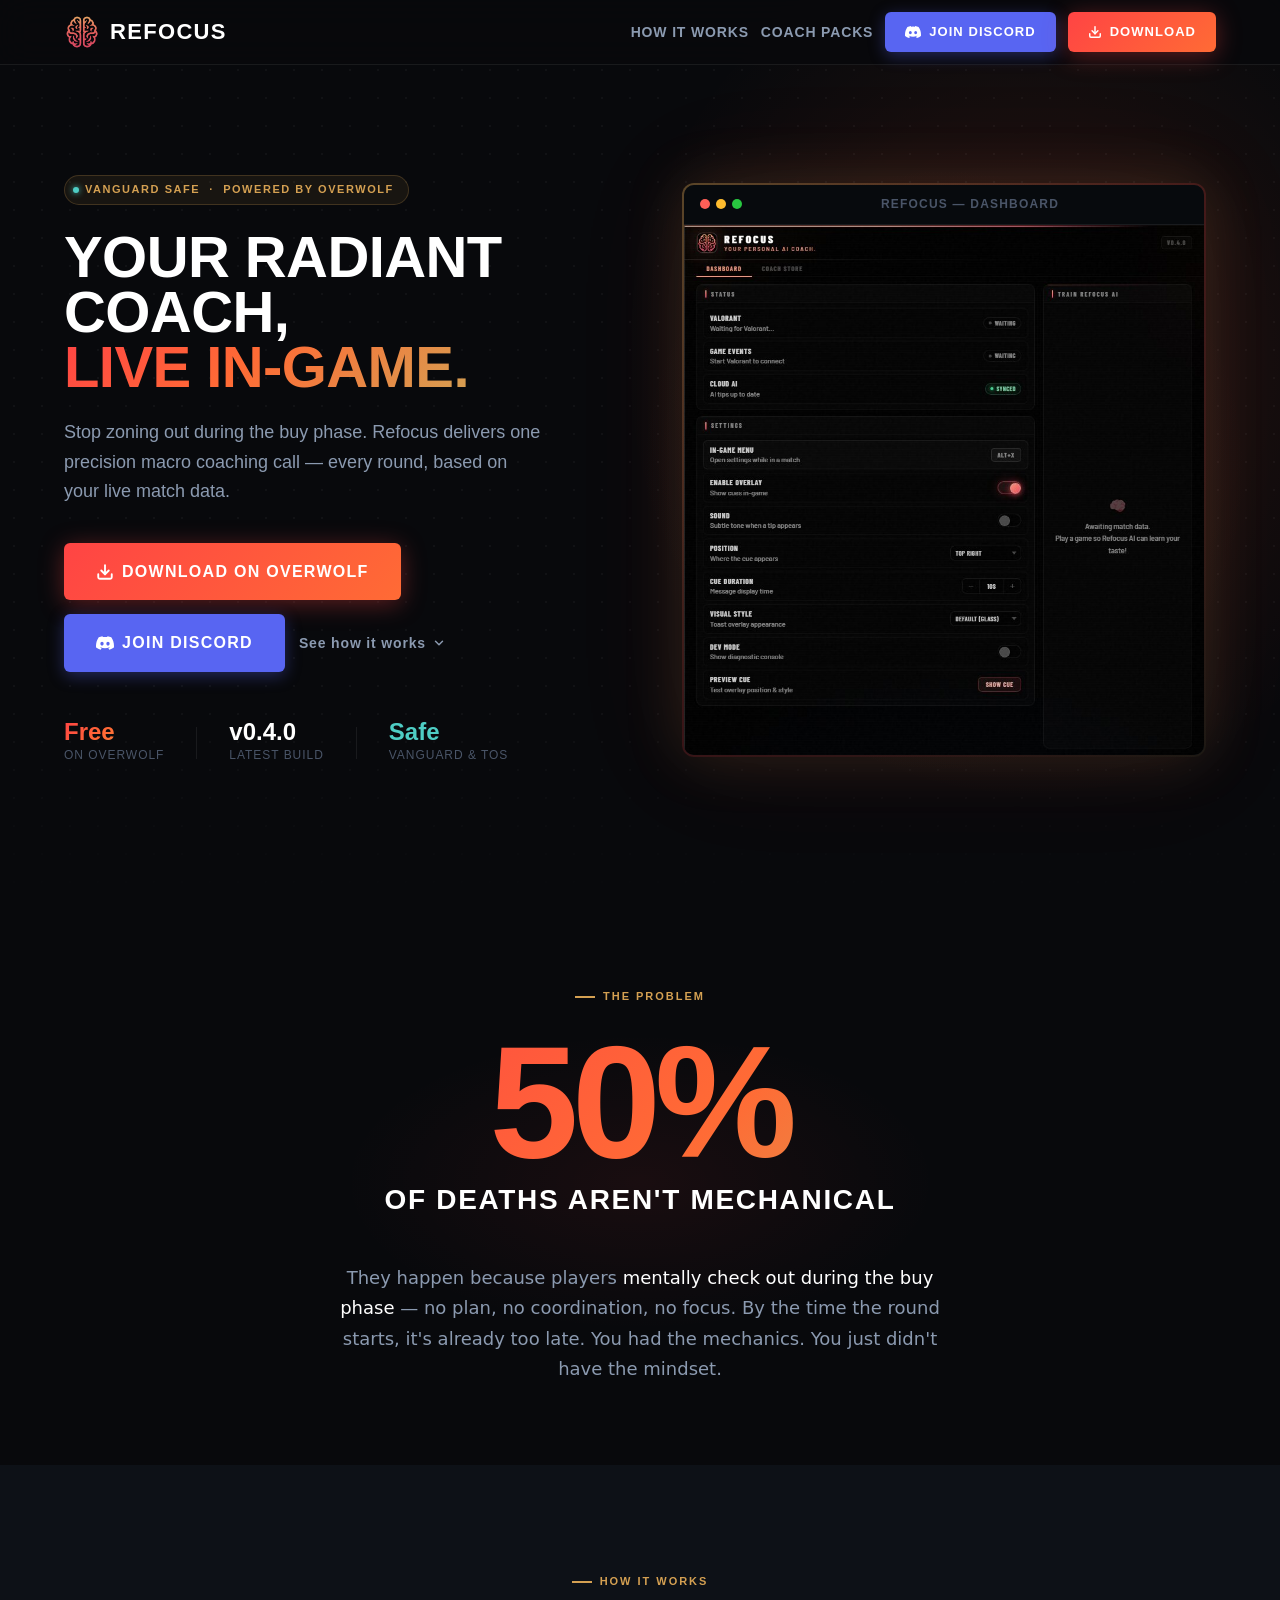
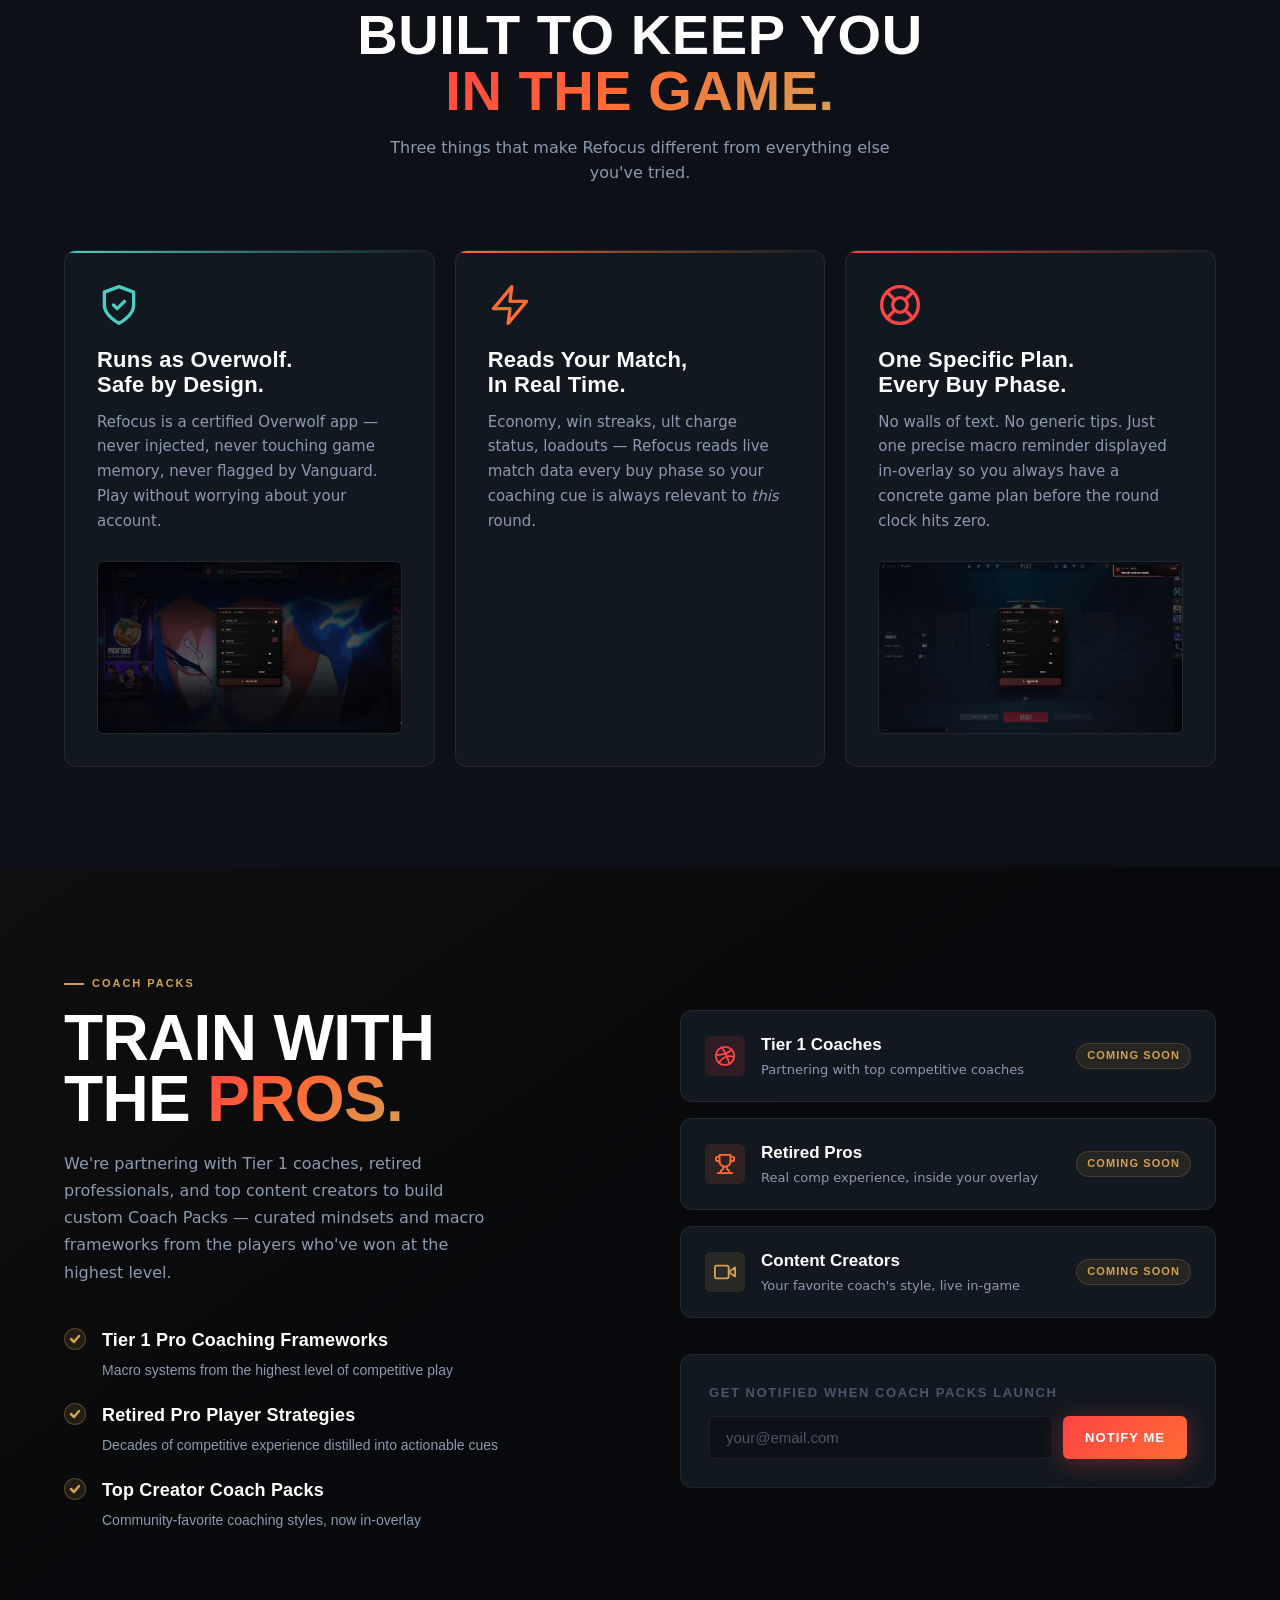
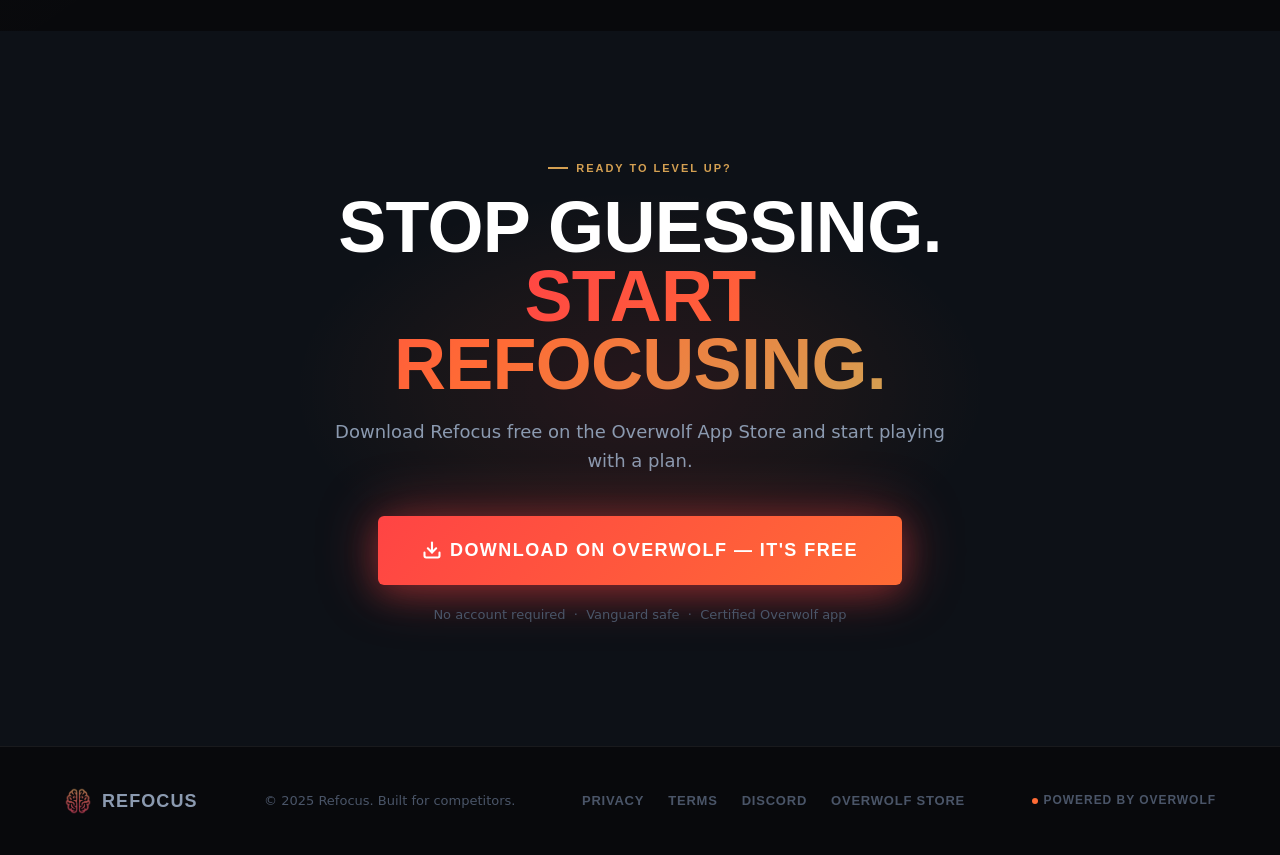
==== commit 55404dfd: "Add Discord button styles and links Added Discord button styles and links in multiple sections." ====
--- a/index.html
+++ b/index.html
@@ -134,6 +134,22 @@
       background: rgba(212, 160, 82, 0.06);
     }
 
+    .btn-discord {
+      background: #5865f2;
+      color: #fff;
+      box-shadow: 0 4px 16px rgba(88, 101, 242, 0.35);
+    }
+
+    .btn-discord:hover {
+      transform: translateY(-2px);
+      box-shadow: 0 8px 28px rgba(88, 101, 242, 0.5);
+      filter: brightness(1.1);
+    }
+
+    .btn-discord:active {
+      transform: translateY(0);
+    }
+
     /* ─── Nav ───────────────────────────────────────────────────────── */
     nav {
       position: fixed;
@@ -199,7 +215,7 @@
       color: var(--text-primary);
     }
 
-    .nav-btn {
+.nav-btn {
       font-size: 13px;
       padding: 10px 20px;
     }
@@ -293,7 +309,7 @@
     .hero-heading {
       font-family: 'Barlow Condensed', sans-serif;
       font-weight: 800;
-      font-size: clamp(52px, 6.5vw, 82px);
+      font-size: clamp(38px, 5vw, 58px);
       line-height: 0.95;
       letter-spacing: -0.01em;
       text-transform: uppercase;
@@ -1100,6 +1116,10 @@
       <div class="nav-actions">
         <a href="#solution" class="nav-link">How It Works</a>
         <a href="#partners" class="nav-link">Coach Packs</a>
+        <a href="https://discord.gg/zeZef2rAJW" class="btn btn-discord nav-btn" target="_blank" rel="noopener">
+          <svg width="16" height="16" viewBox="0 0 24 24" fill="currentColor" xmlns="http://www.w3.org/2000/svg"><path d="M20.317 4.37a19.791 19.791 0 0 0-4.885-1.515.074.074 0 0 0-.079.037c-.21.375-.444.864-.608 1.25a18.27 18.27 0 0 0-5.487 0 12.64 12.64 0 0 0-.617-1.25.077.077 0 0 0-.079-.037A19.736 19.736 0 0 0 3.677 4.37a.07.07 0 0 0-.032.027C.533 9.046-.32 13.58.099 18.057a.082.082 0 0 0 .031.057 19.9 19.9 0 0 0 5.993 3.03.078.078 0 0 0 .084-.028c.462-.63.874-1.295 1.226-1.994a.076.076 0 0 0-.041-.106 13.107 13.107 0 0 1-1.872-.892.077.077 0 0 1-.008-.128 10.2 10.2 0 0 0 .372-.292.074.074 0 0 1 .077-.01c3.928 1.793 8.18 1.793 12.062 0a.074.074 0 0 1 .078.01c.12.098.246.198.373.292a.077.077 0 0 1-.006.127 12.299 12.299 0 0 1-1.873.892.077.077 0 0 0-.041.107c.36.698.772 1.362 1.225 1.993a.076.076 0 0 0 .084.028 19.839 19.839 0 0 0 6.002-3.03.077.077 0 0 0 .032-.054c.5-5.177-.838-9.674-3.549-13.66a.061.061 0 0 0-.031-.03zM8.02 15.33c-1.183 0-2.157-1.085-2.157-2.419 0-1.333.956-2.419 2.157-2.419 1.21 0 2.176 1.096 2.157 2.42 0 1.333-.956 2.418-2.157 2.418zm7.975 0c-1.183 0-2.157-1.085-2.157-2.419 0-1.333.955-2.419 2.157-2.419 1.21 0 2.176 1.096 2.157 2.42 0 1.333-.946 2.418-2.157 2.418z"/></svg>
+          Join Discord
+        </a>
         <a href="https://www.overwolf.com/app/refocus" class="btn btn-primary nav-btn" target="_blank" rel="noopener">
           <svg width="14" height="14" viewBox="0 0 24 24" fill="none" stroke="currentColor" stroke-width="2.5" stroke-linecap="round" stroke-linejoin="round"><path d="M21 15v4a2 2 0 0 1-2 2H5a2 2 0 0 1-2-2v-4"/><polyline points="7 10 12 15 17 10"/><line x1="12" y1="15" x2="12" y2="3"/></svg>
           Download
@@ -1135,6 +1155,10 @@
             <a href="https://www.overwolf.com/app/refocus" class="btn btn-primary hero-btn-primary" target="_blank" rel="noopener">
               <svg width="18" height="18" viewBox="0 0 24 24" fill="none" stroke="currentColor" stroke-width="2.5" stroke-linecap="round" stroke-linejoin="round"><path d="M21 15v4a2 2 0 0 1-2 2H5a2 2 0 0 1-2-2v-4"/><polyline points="7 10 12 15 17 10"/><line x1="12" y1="15" x2="12" y2="3"/></svg>
               Download on Overwolf
+            </a>
+            <a href="https://discord.gg/zeZef2rAJW" class="btn btn-discord hero-btn-primary" target="_blank" rel="noopener">
+              <svg width="18" height="18" viewBox="0 0 24 24" fill="currentColor" xmlns="http://www.w3.org/2000/svg"><path d="M20.317 4.37a19.791 19.791 0 0 0-4.885-1.515.074.074 0 0 0-.079.037c-.21.375-.444.864-.608 1.25a18.27 18.27 0 0 0-5.487 0 12.64 12.64 0 0 0-.617-1.25.077.077 0 0 0-.079-.037A19.736 19.736 0 0 0 3.677 4.37a.07.07 0 0 0-.032.027C.533 9.046-.32 13.58.099 18.057a.082.082 0 0 0 .031.057 19.9 19.9 0 0 0 5.993 3.03.078.078 0 0 0 .084-.028c.462-.63.874-1.295 1.226-1.994a.076.076 0 0 0-.041-.106 13.107 13.107 0 0 1-1.872-.892.077.077 0 0 1-.008-.128 10.2 10.2 0 0 0 .372-.292.074.074 0 0 1 .077-.01c3.928 1.793 8.18 1.793 12.062 0a.074.074 0 0 1 .078.01c.12.098.246.198.373.292a.077.077 0 0 1-.006.127 12.299 12.299 0 0 1-1.873.892.077.077 0 0 0-.041.107c.36.698.772 1.362 1.225 1.993a.076.076 0 0 0 .084.028 19.839 19.839 0 0 0 6.002-3.03.077.077 0 0 0 .032-.054c.5-5.177-.838-9.674-3.549-13.66a.061.061 0 0 0-.031-.03zM8.02 15.33c-1.183 0-2.157-1.085-2.157-2.419 0-1.333.956-2.419 2.157-2.419 1.21 0 2.176 1.096 2.157 2.42 0 1.333-.956 2.418-2.157 2.418zm7.975 0c-1.183 0-2.157-1.085-2.157-2.419 0-1.333.955-2.419 2.157-2.419 1.21 0 2.176 1.096 2.157 2.42 0 1.333-.946 2.418-2.157 2.418z"/></svg>
+              Join Discord
             </a>
             <a href="#solution" class="hero-scroll-link">
               See how it works
@@ -1393,6 +1417,7 @@
         <div class="footer-links">
           <a href="#" class="footer-link">Privacy</a>
           <a href="#" class="footer-link">Terms</a>
+          <a href="https://discord.gg/zeZef2rAJW" class="footer-link" target="_blank" rel="noopener">Discord</a>
           <a href="https://www.overwolf.com/app/refocus" class="footer-link" target="_blank" rel="noopener">Overwolf Store</a>
         </div>
 
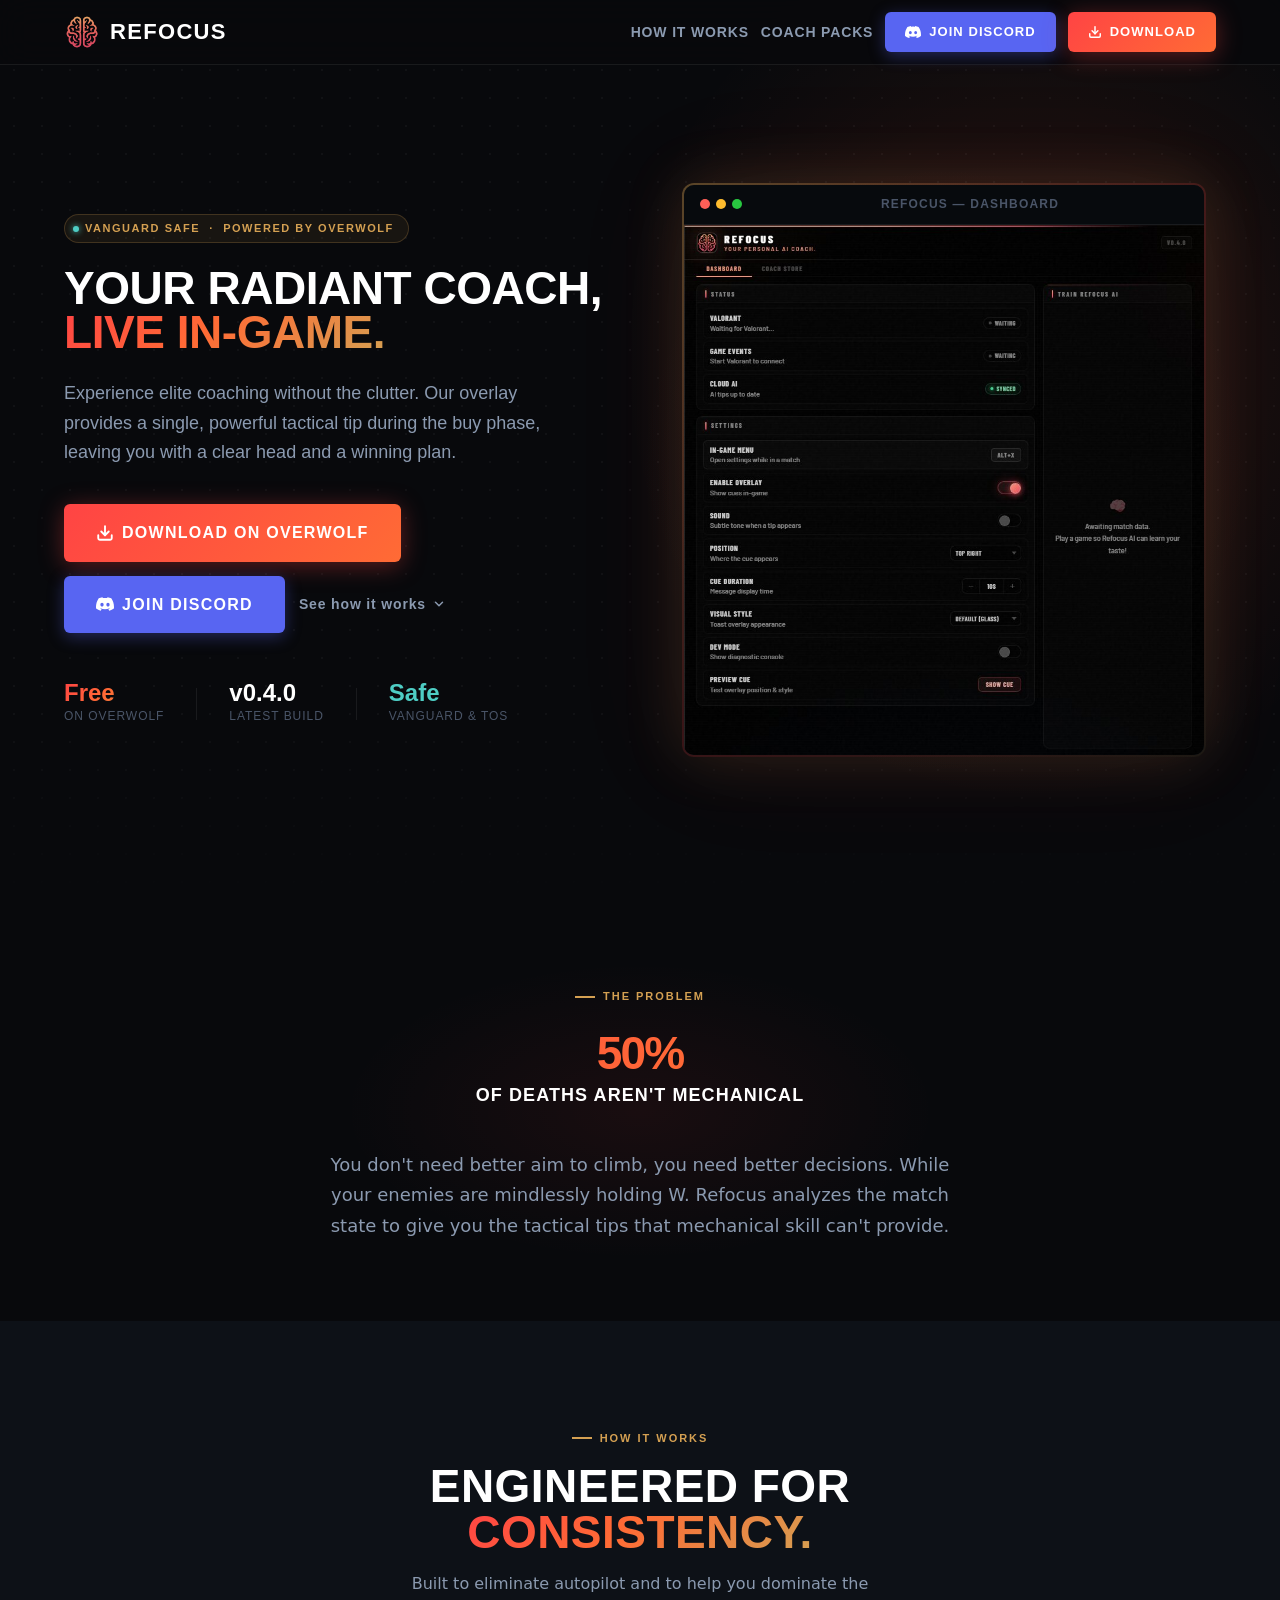
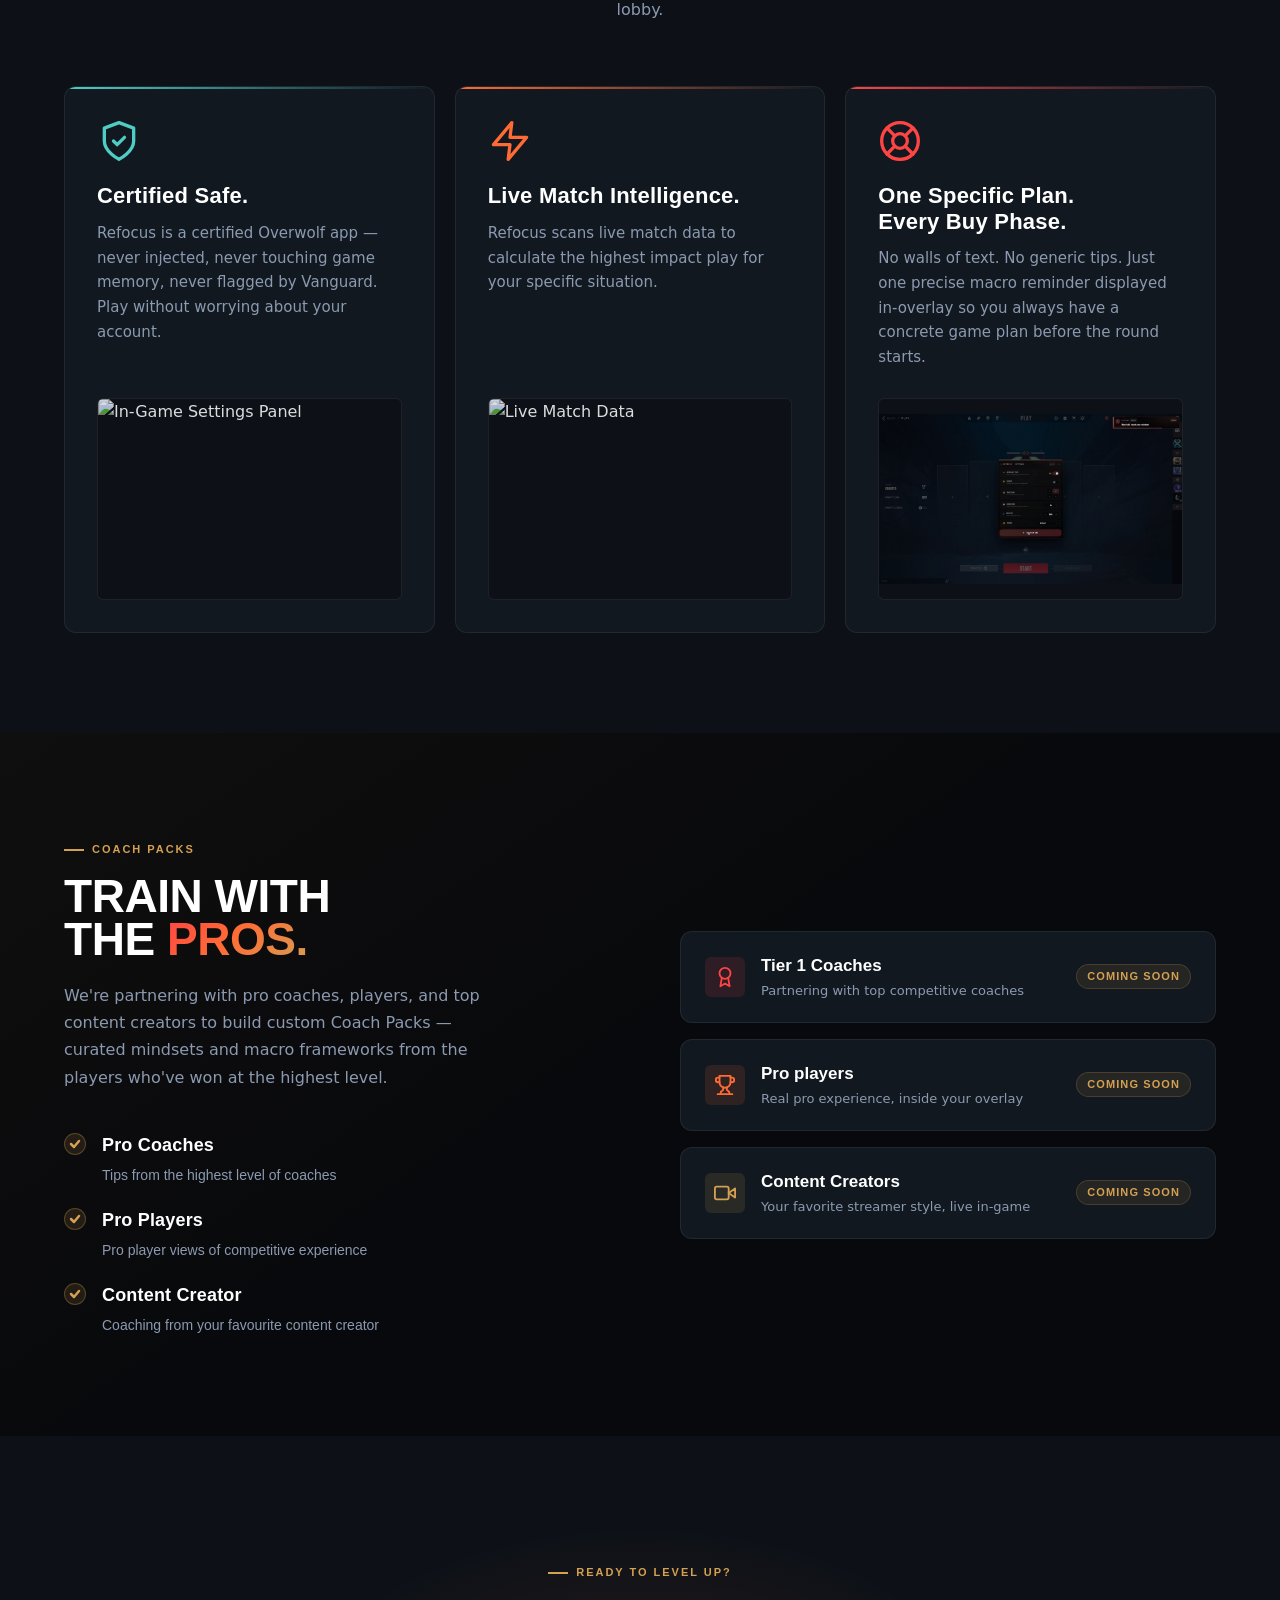
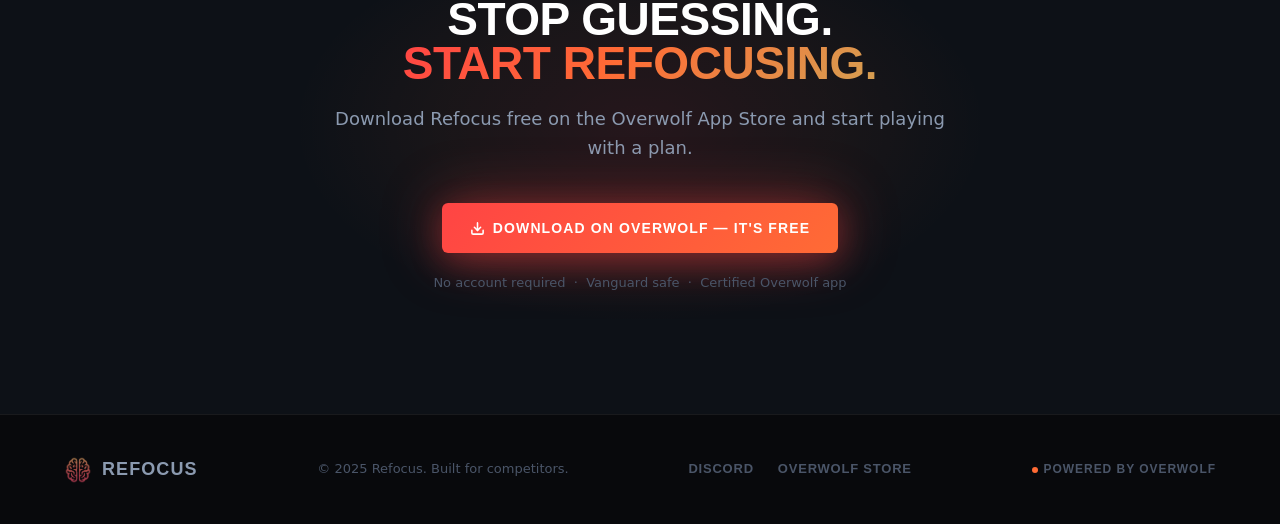
==== commit 5ba54e9f: "Update index.html" ====
--- a/index.html
+++ b/index.html
@@ -215,7 +215,7 @@
       color: var(--text-primary);
     }
 
-.nav-btn {
+    .nav-btn {
       font-size: 13px;
       padding: 10px 20px;
     }
@@ -309,7 +309,7 @@
     .hero-heading {
       font-family: 'Barlow Condensed', sans-serif;
       font-weight: 800;
-      font-size: clamp(38px, 5vw, 58px);
+      font-size: clamp(32px, 4vw, 46px);
       line-height: 0.95;
       letter-spacing: -0.01em;
       text-transform: uppercase;
@@ -526,7 +526,7 @@
     .problem-stat-number {
       font-family: 'Barlow Condensed', sans-serif;
       font-weight: 800;
-      font-size: clamp(96px, 14vw, 160px);
+      font-size: clamp(32px, 4vw, 46px);
       line-height: 0.85;
       letter-spacing: -0.04em;
       background: linear-gradient(135deg, #ff4444 0%, #ff6b35 60%, #d4a052 100%);
@@ -538,7 +538,7 @@
     .problem-stat-label {
       font-family: 'Barlow Condensed', sans-serif;
       font-weight: 700;
-      font-size: clamp(18px, 2.5vw, 28px);
+      font-size: clamp(14px, 1.5vw, 18px);
       letter-spacing: 0.06em;
       text-transform: uppercase;
       color: var(--text-primary);
@@ -572,7 +572,7 @@
     .solution-heading {
       font-family: 'Barlow Condensed', sans-serif;
       font-weight: 800;
-      font-size: clamp(36px, 5vw, 56px);
+      font-size: clamp(32px, 4vw, 46px);
       text-transform: uppercase;
       letter-spacing: 0.01em;
       line-height: 1;
@@ -658,11 +658,14 @@
       border-radius: var(--radius-sm);
       overflow: hidden;
       border: 1px solid var(--border);
+      background: var(--bg-secondary);
     }
 
     .card-mockup img {
       width: 100%;
-      height: auto;
+      height: 200px;
+      object-fit: contain;
+      object-position: center;
       display: block;
       opacity: 0.85;
       transition: var(--transition);
@@ -697,7 +700,7 @@
     .partners-heading {
       font-family: 'Barlow Condensed', sans-serif;
       font-weight: 800;
-      font-size: clamp(40px, 5.5vw, 64px);
+      font-size: clamp(32px, 4vw, 46px);
       text-transform: uppercase;
       line-height: 0.95;
       letter-spacing: -0.01em;
@@ -760,57 +763,6 @@
       color: var(--text-secondary);
       margin-top: 4px;
       letter-spacing: 0;
-    }
-
-    /* Notify form */
-    .notify-box {
-      background: var(--bg-card);
-      border: 1px solid var(--border);
-      border-radius: var(--radius-md);
-      padding: 28px;
-      margin-top: 36px;
-    }
-
-    .notify-label {
-      font-family: 'Barlow Condensed', sans-serif;
-      font-weight: 600;
-      font-size: 13px;
-      letter-spacing: 0.12em;
-      text-transform: uppercase;
-      color: var(--text-muted);
-      margin-bottom: 12px;
-      display: block;
-    }
-
-    .notify-form {
-      display: flex;
-      gap: 10px;
-    }
-
-    .notify-input {
-      flex: 1;
-      background: var(--bg-secondary);
-      border: 1px solid var(--border);
-      border-radius: var(--radius-sm);
-      padding: 12px 16px;
-      font-family: 'Barlow', sans-serif;
-      font-size: 15px;
-      color: var(--text-primary);
-      outline: none;
-      transition: var(--transition);
-    }
-
-    .notify-input::placeholder {
-      color: var(--text-muted);
-    }
-
-    .notify-input:focus {
-      border-color: var(--border-gold);
-    }
-
-    .notify-submit {
-      font-size: 13px;
-      padding: 12px 22px;
     }
 
     /* Feature card on right for partners */
@@ -923,7 +875,7 @@
     .cta-heading {
       font-family: 'Barlow Condensed', sans-serif;
       font-weight: 800;
-      font-size: clamp(44px, 6vw, 72px);
+      font-size: clamp(32px, 4vw, 46px);
       text-transform: uppercase;
       line-height: 0.95;
       letter-spacing: -0.01em;
@@ -938,8 +890,8 @@
     }
 
     .cta-btn {
-      font-size: 18px;
-      padding: 20px 44px;
+      font-size: 14px;
+      padding: 14px 28px;
       border-radius: var(--radius-sm);
       box-shadow: 0 0 60px rgba(255, 68, 68, 0.4), 0 8px 32px rgba(255, 68, 68, 0.3);
     }
@@ -1048,8 +1000,22 @@
       }
     }
 
+    @media (max-width: 900px) {
+      .hero-inner {
+        gap: 40px;
+      }
+      .partners-inner {
+        gap: 48px;
+      }
+      #cta {
+        padding: 96px 0;
+      }
+    }
+
     @media (max-width: 768px) {
       section { padding: 72px 0; }
+      #problem { padding: 64px 0; }
+      #cta { padding: 88px 0; }
 
       .nav-link { display: none; }
 
@@ -1079,6 +1045,10 @@
 
       .hero-stats {
         gap: 20px;
+      }
+
+      .hero-stat-divider {
+        height: 20px;
       }
 
       .footer-inner {
@@ -1086,15 +1056,35 @@
         align-items: flex-start;
         gap: 16px;
       }
+
+      .footer-links {
+        gap: 16px;
+      }
+    }
+
+    @media (max-width: 600px) {
+      .nav-btn {
+        padding: 8px 14px;
+        font-size: 12px;
+      }
+      .nav-actions .btn-discord {
+        display: none;
+      }
     }
 
     @media (max-width: 480px) {
       .container { padding: 0 16px; }
 
-      .hero-pill-text { font-size: 9px; }
-
-      .notify-form {
+      .hero-pill-text { font-size: 10px; }
+
+      .hero-stats {
         flex-direction: column;
+        align-items: flex-start;
+        gap: 12px;
+      }
+
+      .hero-stat-divider {
+        display: none;
       }
 
       .hero-actions {
@@ -1148,7 +1138,7 @@
           </h1>
 
           <p class="hero-sub">
-            Stop zoning out during the buy phase. Refocus delivers one precision macro coaching call — every round, based on your live match data.
+            Experience elite coaching without the clutter. Our overlay provides a single, powerful tactical tip during the buy phase, leaving you with a clear head and a winning plan.
           </p>
 
           <div class="hero-actions">
@@ -1216,7 +1206,7 @@
           <div class="problem-stat-label">Of deaths aren't mechanical</div>
         </div>
         <p class="problem-body">
-          They happen because players <strong>mentally check out during the buy phase</strong> — no plan, no coordination, no focus. By the time the round starts, it's already too late. You had the mechanics. You just didn't have the mindset.
+          You don't need better aim to climb, you need better decisions. While your enemies are mindlessly holding W. Refocus analyzes the match state to give you the tactical tips that mechanical skill can't provide.
         </p>
       </div>
     </div>
@@ -1227,8 +1217,8 @@
     <div class="container">
       <div class="solution-header">
         <span class="section-label">How It Works</span>
-        <h2 class="solution-heading">Built to Keep You<br><span class="gradient-text">In the Game.</span></h2>
-        <p class="solution-sub">Three things that make Refocus different from everything else you've tried.</p>
+        <h2 class="solution-heading">ENGINEERED FOR <br><span class="gradient-text">CONSISTENCY.</span></h2>
+        <p class="solution-sub">Built to eliminate autopilot and to help you dominate the lobby.</p>
       </div>
 
       <div class="cards-grid">
@@ -1240,12 +1230,12 @@
             <path d="M12 22s8-4 8-10V5l-8-3-8 3v7c0 6 8 10 8 10z"/>
             <polyline points="9 12 11 14 15 10"/>
           </svg>
-          <h3 class="card-title">Runs as Overwolf.<br>Safe by Design.</h3>
+          <h3 class="card-title">Certified Safe.</h3>
           <p class="card-body">
             Refocus is a certified Overwolf app — never injected, never touching game memory, never flagged by Vanguard. Play without worrying about your account.
           </p>
           <div class="card-mockup">
-            <img src="ingamesettings.jpg" alt="In-Game Settings Panel">
+            <img src="overwolf.jpg" alt="In-Game Settings Panel">
           </div>
         </div>
 
@@ -1255,10 +1245,13 @@
           <svg class="card-icon card-icon-orange" viewBox="0 0 24 24" fill="none" stroke="currentColor" stroke-width="1.8" stroke-linecap="round" stroke-linejoin="round">
             <polygon points="13 2 3 14 12 14 11 22 21 10 12 10 13 2"/>
           </svg>
-          <h3 class="card-title">Reads Your Match,<br>In Real Time.</h3>
+          <h3 class="card-title">Live Match Intelligence.</h3>
           <p class="card-body">
-            Economy, win streaks, ult charge status, loadouts — Refocus reads live match data every buy phase so your coaching cue is always relevant to <em>this</em> round.
+            Refocus scans live match data to calculate the highest impact play for your specific situation.
           </p>
+          <div class="card-mockup">
+            <img src="data.jpg" alt="Live Match Data">
+          </div>
         </div>
 
         <!-- Card 3: One Call Per Round -->
@@ -1274,7 +1267,7 @@
           </svg>
           <h3 class="card-title">One Specific Plan.<br>Every Buy Phase.</h3>
           <p class="card-body">
-            No walls of text. No generic tips. Just one precise macro reminder displayed in-overlay so you always have a concrete game plan before the round clock hits zero.
+            No walls of text. No generic tips. Just one precise macro reminder displayed in-overlay so you always have a concrete game plan before the round starts.
           </p>
           <div class="card-mockup">
             <img src="tips.jpg" alt="In-Game Overlay Tip">
@@ -1297,7 +1290,7 @@
             Train with<br>the <span class="gradient-text">Pros.</span>
           </h2>
           <p class="partners-body">
-            We're partnering with Tier 1 coaches, retired professionals, and top content creators to build custom Coach Packs — curated mindsets and macro frameworks from the players who've won at the highest level.
+            We're partnering with pro coaches, players, and top content creators to build custom Coach Packs — curated mindsets and macro frameworks from the players who've won at the highest level.
           </p>
 
           <ul class="partners-features">
@@ -1306,8 +1299,8 @@
                 <svg viewBox="0 0 12 12" fill="none" stroke="currentColor" stroke-width="2.5" stroke-linecap="round" stroke-linejoin="round"><polyline points="2 6 5 9 10 3"/></svg>
               </div>
               <div>
-                <span class="feature-text">Tier 1 Pro Coaching Frameworks</span>
-                <span class="feature-sub">Macro systems from the highest level of competitive play</span>
+                <span class="feature-text">Pro Coaches</span>
+                <span class="feature-sub">Tips from the highest level of coaches</span>
               </div>
             </li>
             <li class="feature-item">
@@ -1315,8 +1308,8 @@
                 <svg viewBox="0 0 12 12" fill="none" stroke="currentColor" stroke-width="2.5" stroke-linecap="round" stroke-linejoin="round"><polyline points="2 6 5 9 10 3"/></svg>
               </div>
               <div>
-                <span class="feature-text">Retired Pro Player Strategies</span>
-                <span class="feature-sub">Decades of competitive experience distilled into actionable cues</span>
+                <span class="feature-text">Pro Players</span>
+                <span class="feature-sub">Pro player views of competitive experience</span>
               </div>
             </li>
             <li class="feature-item">
@@ -1324,8 +1317,8 @@
                 <svg viewBox="0 0 12 12" fill="none" stroke="currentColor" stroke-width="2.5" stroke-linecap="round" stroke-linejoin="round"><polyline points="2 6 5 9 10 3"/></svg>
               </div>
               <div>
-                <span class="feature-text">Top Creator Coach Packs</span>
-                <span class="feature-sub">Community-favorite coaching styles, now in-overlay</span>
+                <span class="feature-text">Content Creator</span>
+                <span class="feature-sub">Coaching from your favourite content creator</span>
               </div>
             </li>
           </ul>
@@ -1336,7 +1329,7 @@
 
             <div class="partner-card">
               <div class="partner-card-icon fire">
-                <svg viewBox="0 0 24 24" fill="none" stroke="currentColor" stroke-width="2" stroke-linecap="round" stroke-linejoin="round"><path d="M12 2C6.48 2 2 6.48 2 12s4.48 10 10 10 10-4.48 10-10S17.52 2 12 2z"/><path d="M8.56 2.75c4.37 6.03 6.02 9.42 8.03 17.72m2.54-15.38c-3.72 4.35-8.94 5.66-16.88 5.85m19.5 1.9c-3.5-.93-6.63-.82-8.94 0-2.58.92-5.01 2.86-7.44 6.32"/></svg>
+                <svg viewBox="0 0 24 24" fill="none" stroke="currentColor" stroke-width="2" stroke-linecap="round" stroke-linejoin="round"><circle cx="12" cy="8" r="6"/><path d="M15.477 12.89 17 22l-5-3-5 3 1.523-9.11"/></svg>
               </div>
               <div>
                 <div class="partner-card-title">Tier 1 Coaches</div>
@@ -1350,8 +1343,8 @@
                 <svg viewBox="0 0 24 24" fill="none" stroke="currentColor" stroke-width="2" stroke-linecap="round" stroke-linejoin="round"><path d="M6 9H4.5a2.5 2.5 0 0 1 0-5H6"/><path d="M18 9h1.5a2.5 2.5 0 0 0 0-5H18"/><path d="M4 22h16"/><path d="M10 14.66V17c0 .55-.47.98-.97 1.21C7.85 18.75 7 20.24 7 22"/><path d="M14 14.66V17c0 .55.47.98.97 1.21C16.15 18.75 17 20.24 17 22"/><path d="M18 2H6v7a6 6 0 0 0 12 0V2Z"/></svg>
               </div>
               <div>
-                <div class="partner-card-title">Retired Pros</div>
-                <div class="partner-card-sub">Real comp experience, inside your overlay</div>
+                <div class="partner-card-title">Pro players</div>
+                <div class="partner-card-sub">Real pro experience, inside your overlay</div>
               </div>
               <span class="partner-badge">Coming Soon</span>
             </div>
@@ -1362,20 +1355,13 @@
               </div>
               <div>
                 <div class="partner-card-title">Content Creators</div>
-                <div class="partner-card-sub">Your favorite coach's style, live in-game</div>
+                <div class="partner-card-sub">Your favorite streamer style, live in-game</div>
               </div>
               <span class="partner-badge">Coming Soon</span>
             </div>
 
           </div>
 
-          <div class="notify-box">
-            <span class="notify-label">Get notified when Coach Packs launch</span>
-            <div class="notify-form">
-              <input type="email" class="notify-input" placeholder="your@email.com" autocomplete="off">
-              <button type="button" class="btn btn-primary notify-submit">Notify Me</button>
-            </div>
-          </div>
         </div>
 
       </div>
@@ -1394,7 +1380,7 @@
         </h2>
         <p class="cta-sub">Download Refocus free on the Overwolf App Store and start playing with a plan.</p>
         <a href="https://www.overwolf.com/app/refocus" class="btn btn-primary cta-btn" target="_blank" rel="noopener">
-          <svg width="20" height="20" viewBox="0 0 24 24" fill="none" stroke="currentColor" stroke-width="2.5" stroke-linecap="round" stroke-linejoin="round"><path d="M21 15v4a2 2 0 0 1-2 2H5a2 2 0 0 1-2-2v-4"/><polyline points="7 10 12 15 17 10"/><line x1="12" y1="15" x2="12" y2="3"/></svg>
+          <svg width="15" height="15" viewBox="0 0 24 24" fill="none" stroke="currentColor" stroke-width="2.5" stroke-linecap="round" stroke-linejoin="round"><path d="M21 15v4a2 2 0 0 1-2 2H5a2 2 0 0 1-2-2v-4"/><polyline points="7 10 12 15 17 10"/><line x1="12" y1="15" x2="12" y2="3"/></svg>
           Download on Overwolf — It's Free
         </a>
         <p class="cta-fine">No account required &nbsp;·&nbsp; Vanguard safe &nbsp;·&nbsp; Certified Overwolf app</p>
@@ -1415,8 +1401,6 @@
         <p class="footer-copy">© 2025 Refocus. Built for competitors.</p>
 
         <div class="footer-links">
-          <a href="#" class="footer-link">Privacy</a>
-          <a href="#" class="footer-link">Terms</a>
           <a href="https://discord.gg/zeZef2rAJW" class="footer-link" target="_blank" rel="noopener">Discord</a>
           <a href="https://www.overwolf.com/app/refocus" class="footer-link" target="_blank" rel="noopener">Overwolf Store</a>
         </div>
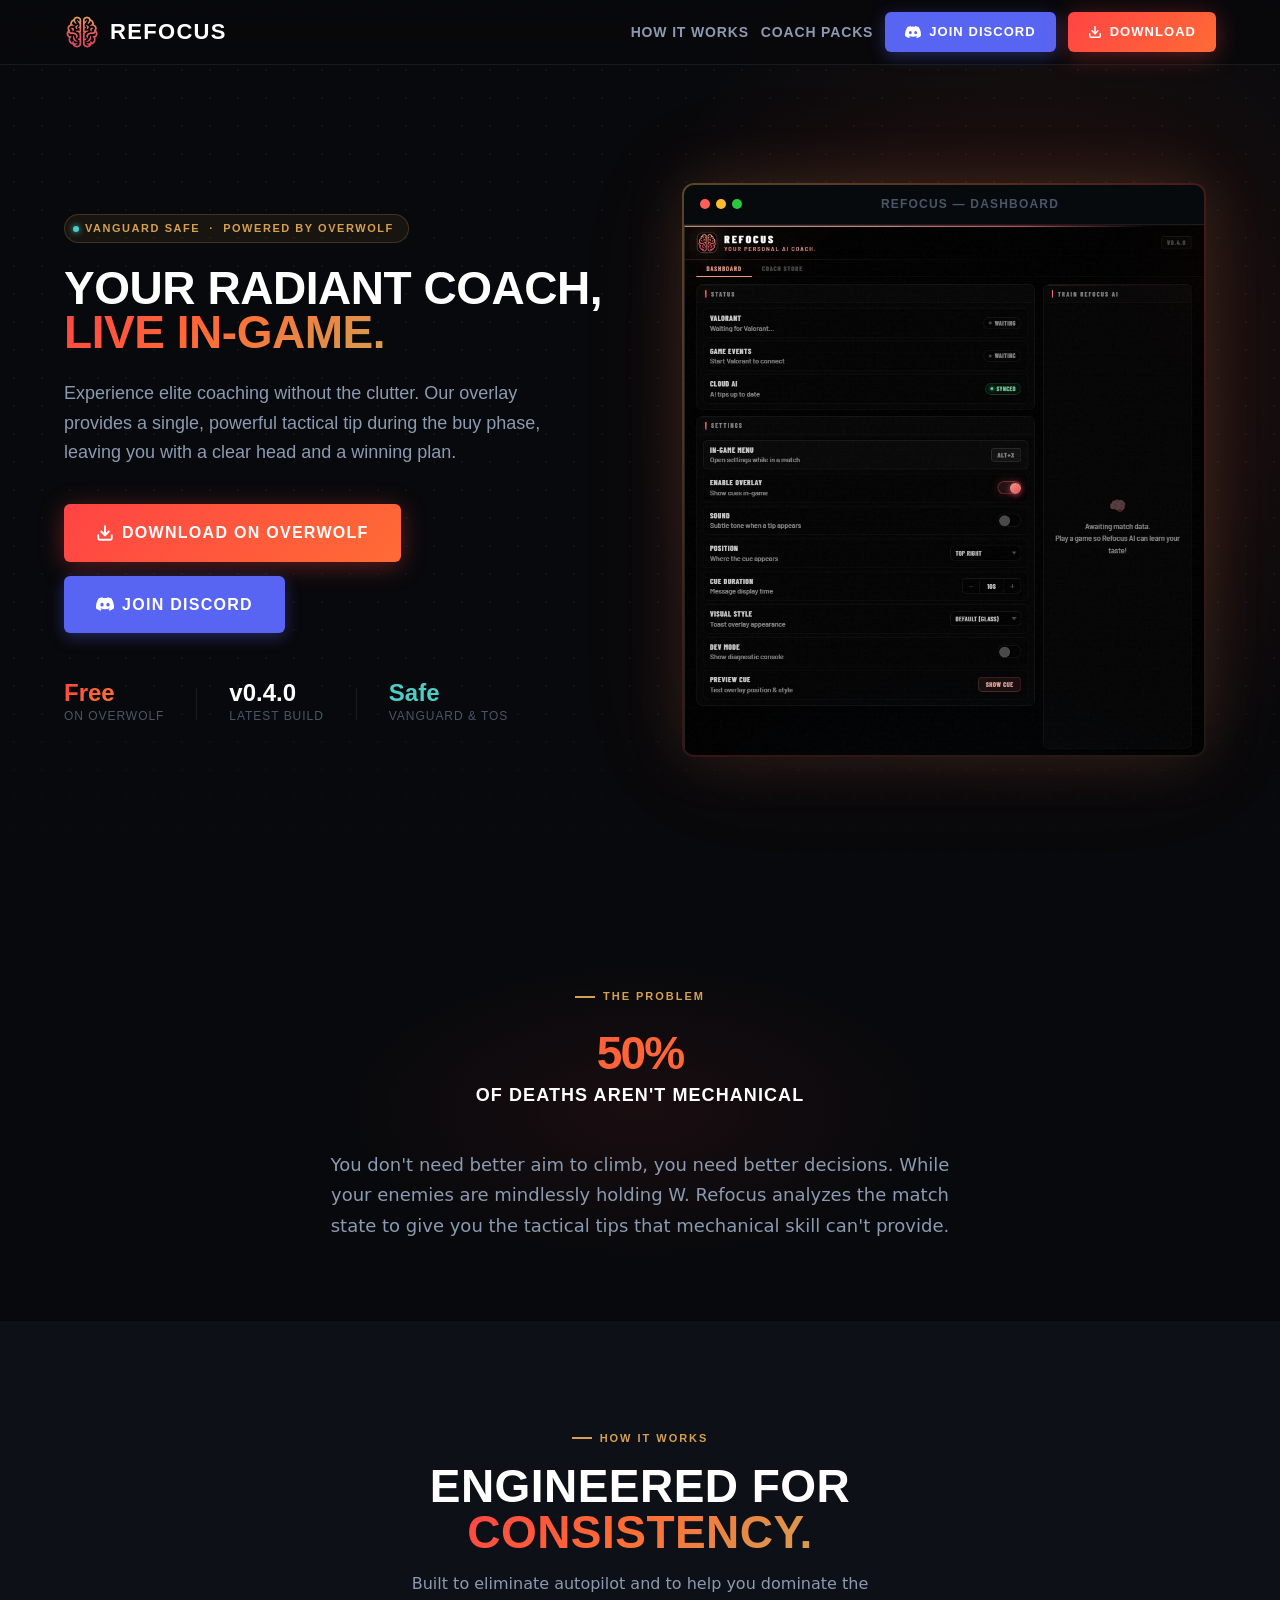
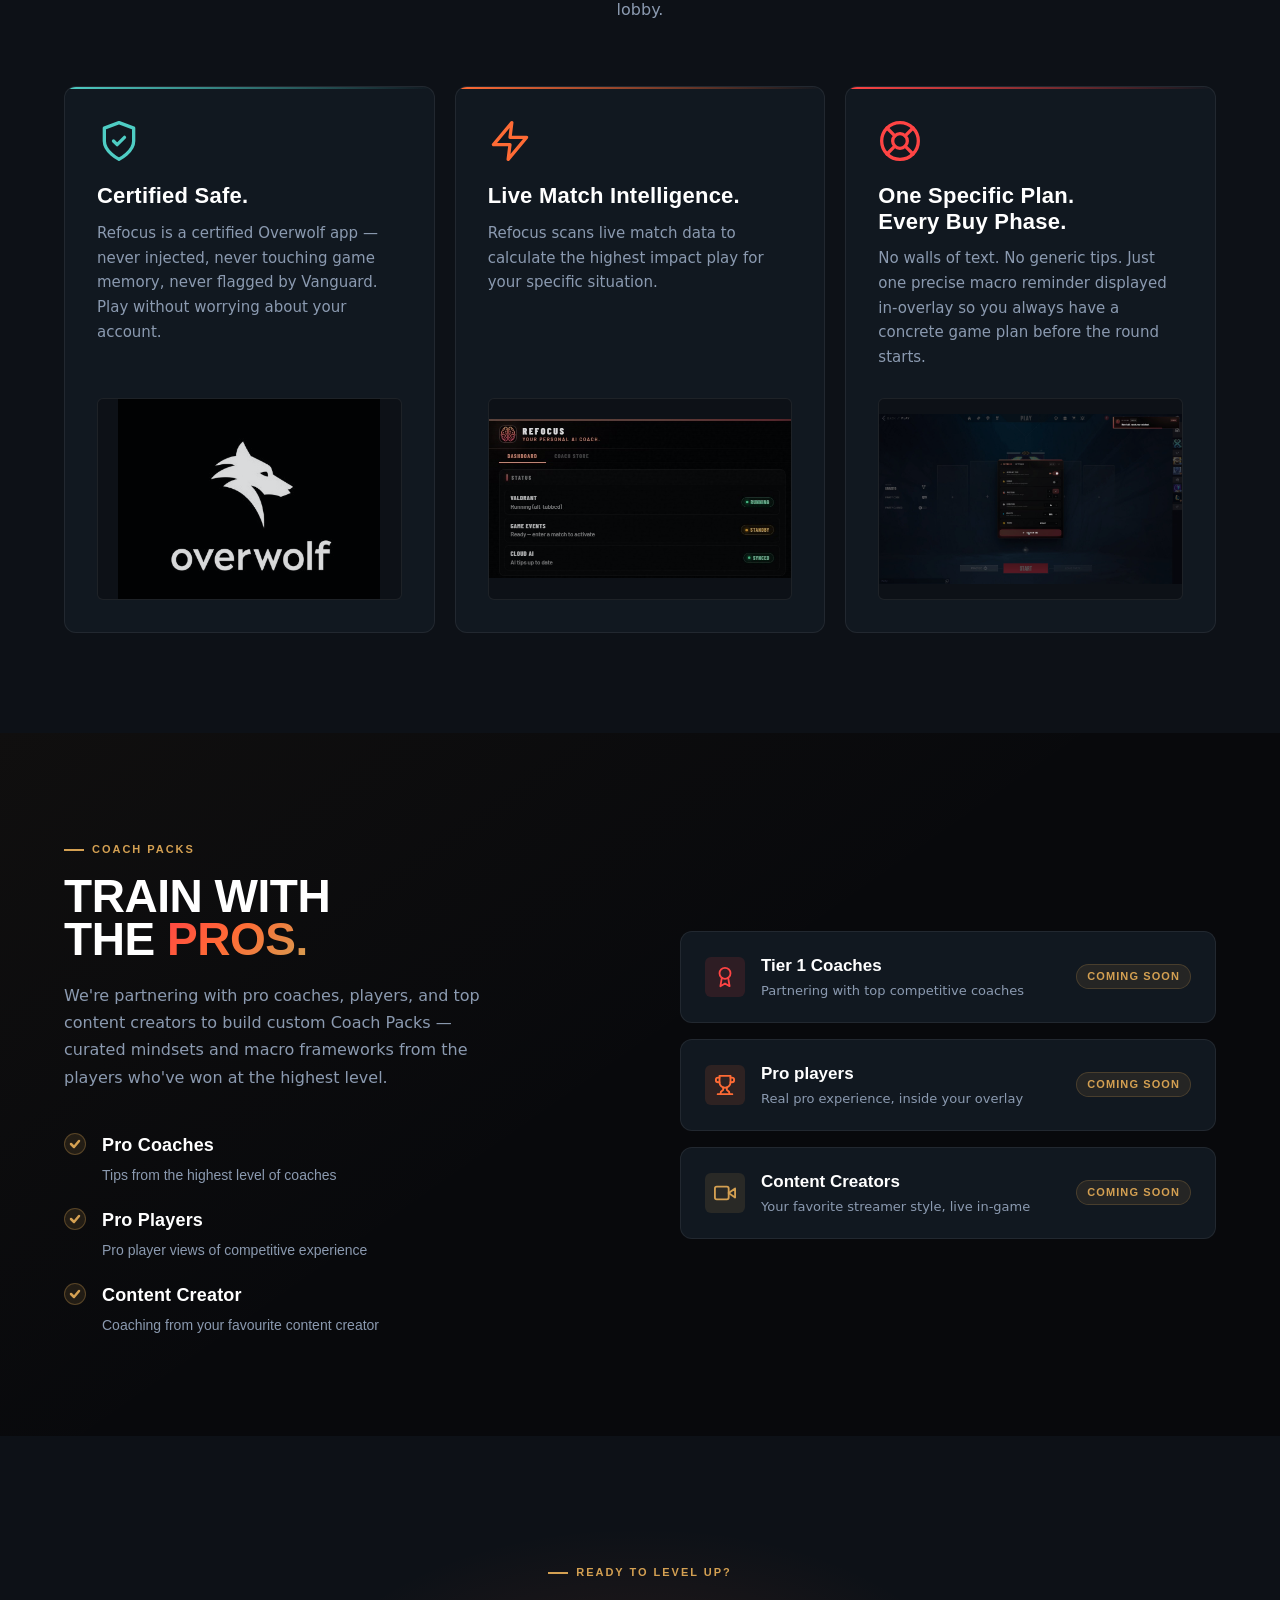
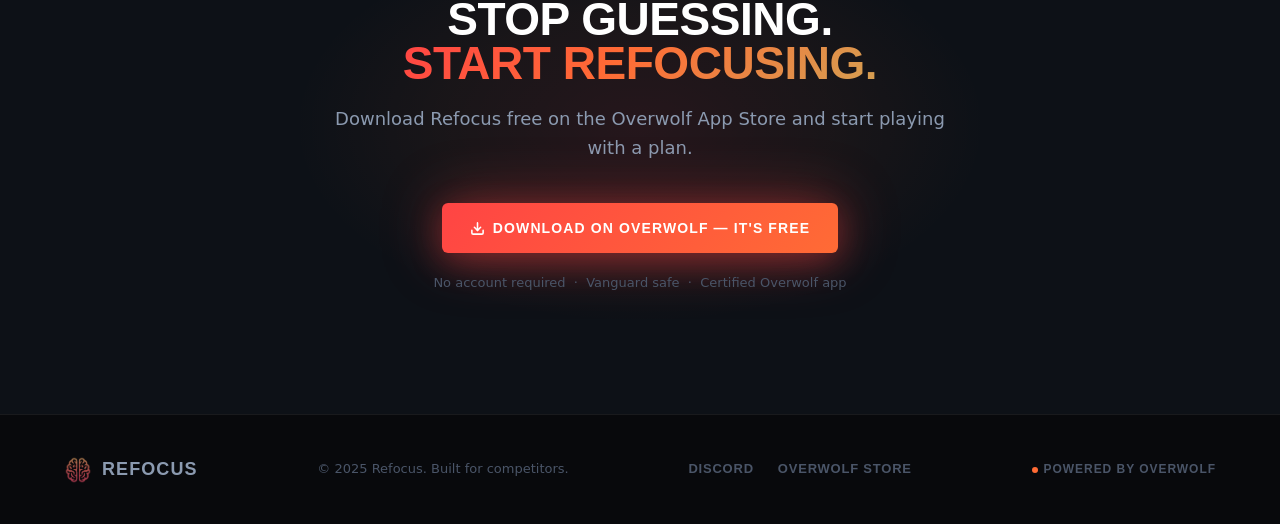
==== commit ebfe839c: "Update index.html" ====
--- a/index.html
+++ b/index.html
@@ -1149,10 +1149,6 @@
             <a href="https://discord.gg/zeZef2rAJW" class="btn btn-discord hero-btn-primary" target="_blank" rel="noopener">
               <svg width="18" height="18" viewBox="0 0 24 24" fill="currentColor" xmlns="http://www.w3.org/2000/svg"><path d="M20.317 4.37a19.791 19.791 0 0 0-4.885-1.515.074.074 0 0 0-.079.037c-.21.375-.444.864-.608 1.25a18.27 18.27 0 0 0-5.487 0 12.64 12.64 0 0 0-.617-1.25.077.077 0 0 0-.079-.037A19.736 19.736 0 0 0 3.677 4.37a.07.07 0 0 0-.032.027C.533 9.046-.32 13.58.099 18.057a.082.082 0 0 0 .031.057 19.9 19.9 0 0 0 5.993 3.03.078.078 0 0 0 .084-.028c.462-.63.874-1.295 1.226-1.994a.076.076 0 0 0-.041-.106 13.107 13.107 0 0 1-1.872-.892.077.077 0 0 1-.008-.128 10.2 10.2 0 0 0 .372-.292.074.074 0 0 1 .077-.01c3.928 1.793 8.18 1.793 12.062 0a.074.074 0 0 1 .078.01c.12.098.246.198.373.292a.077.077 0 0 1-.006.127 12.299 12.299 0 0 1-1.873.892.077.077 0 0 0-.041.107c.36.698.772 1.362 1.225 1.993a.076.076 0 0 0 .084.028 19.839 19.839 0 0 0 6.002-3.03.077.077 0 0 0 .032-.054c.5-5.177-.838-9.674-3.549-13.66a.061.061 0 0 0-.031-.03zM8.02 15.33c-1.183 0-2.157-1.085-2.157-2.419 0-1.333.956-2.419 2.157-2.419 1.21 0 2.176 1.096 2.157 2.42 0 1.333-.956 2.418-2.157 2.418zm7.975 0c-1.183 0-2.157-1.085-2.157-2.419 0-1.333.955-2.419 2.157-2.419 1.21 0 2.176 1.096 2.157 2.42 0 1.333-.946 2.418-2.157 2.418z"/></svg>
               Join Discord
-            </a>
-            <a href="#solution" class="hero-scroll-link">
-              See how it works
-              <svg width="14" height="14" viewBox="0 0 24 24" fill="none" stroke="currentColor" stroke-width="2.5" stroke-linecap="round" stroke-linejoin="round"><polyline points="6 9 12 15 18 9"/></svg>
             </a>
           </div>
 
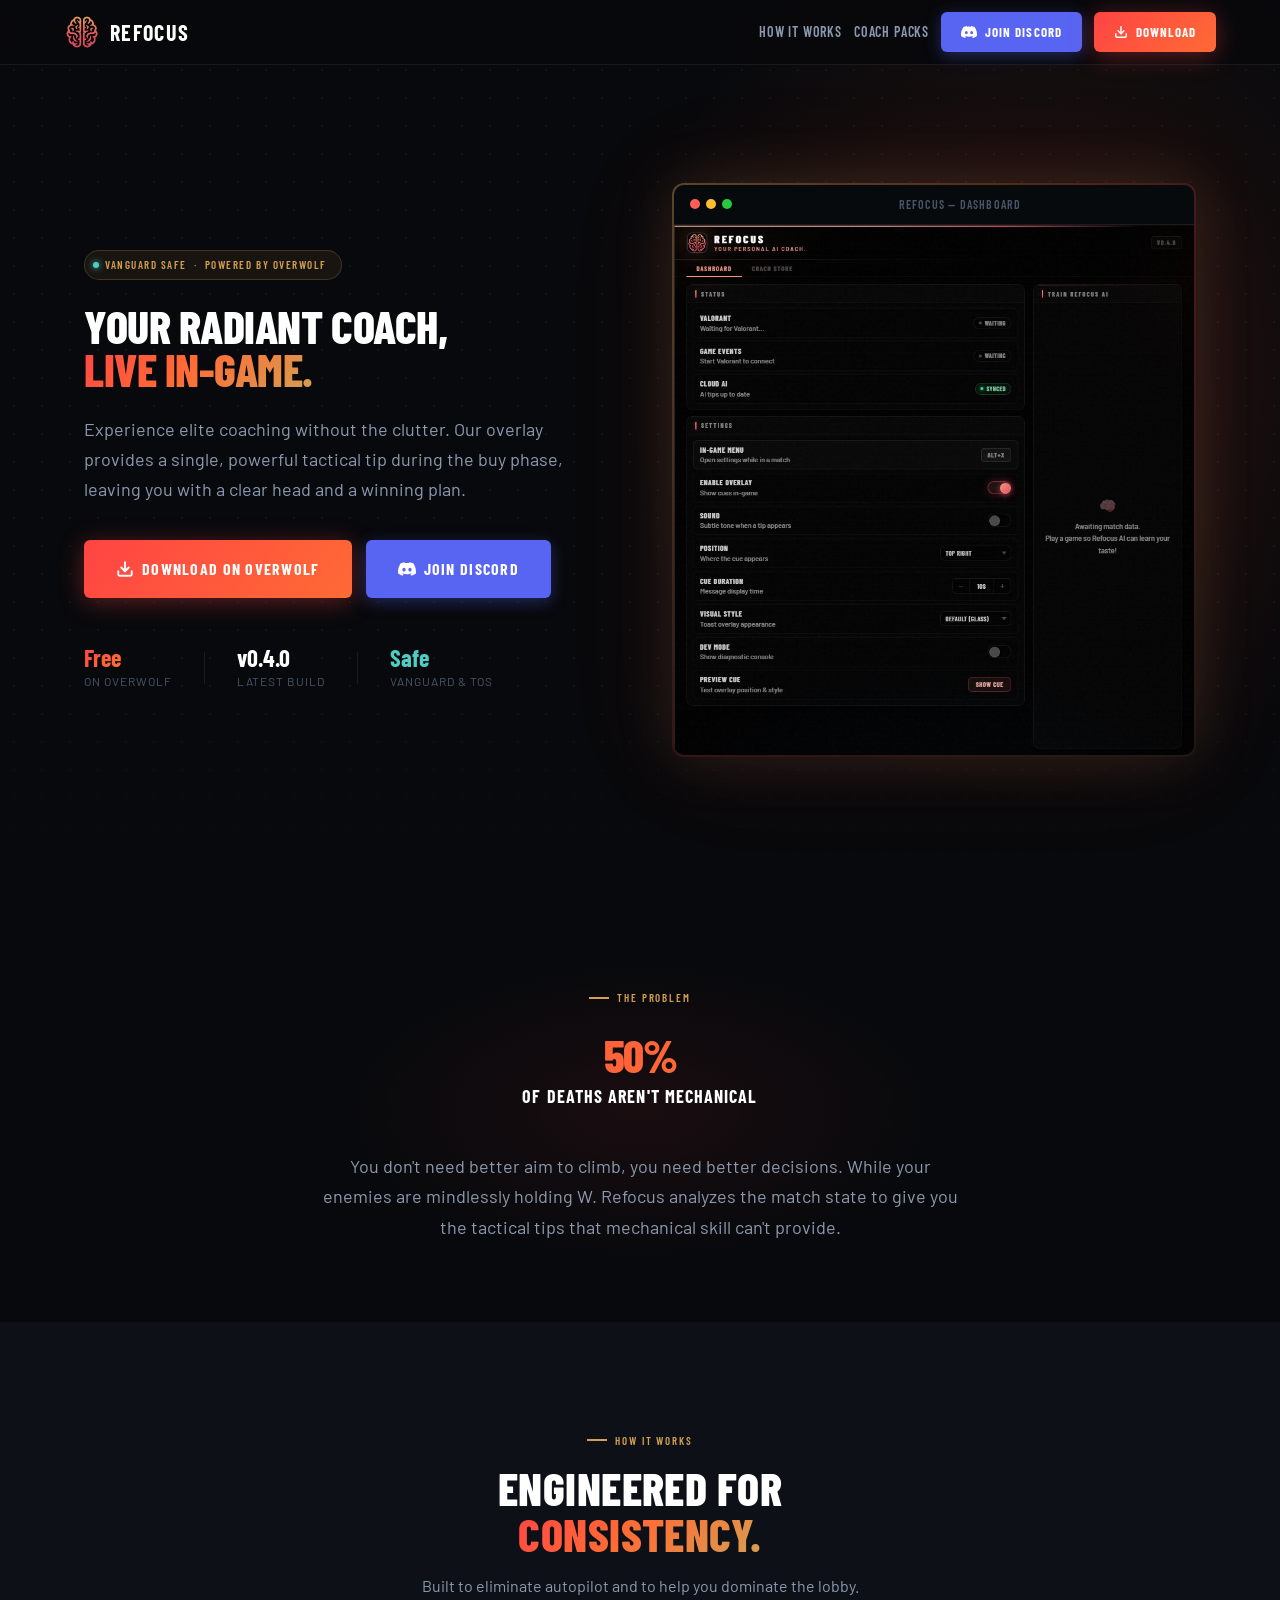
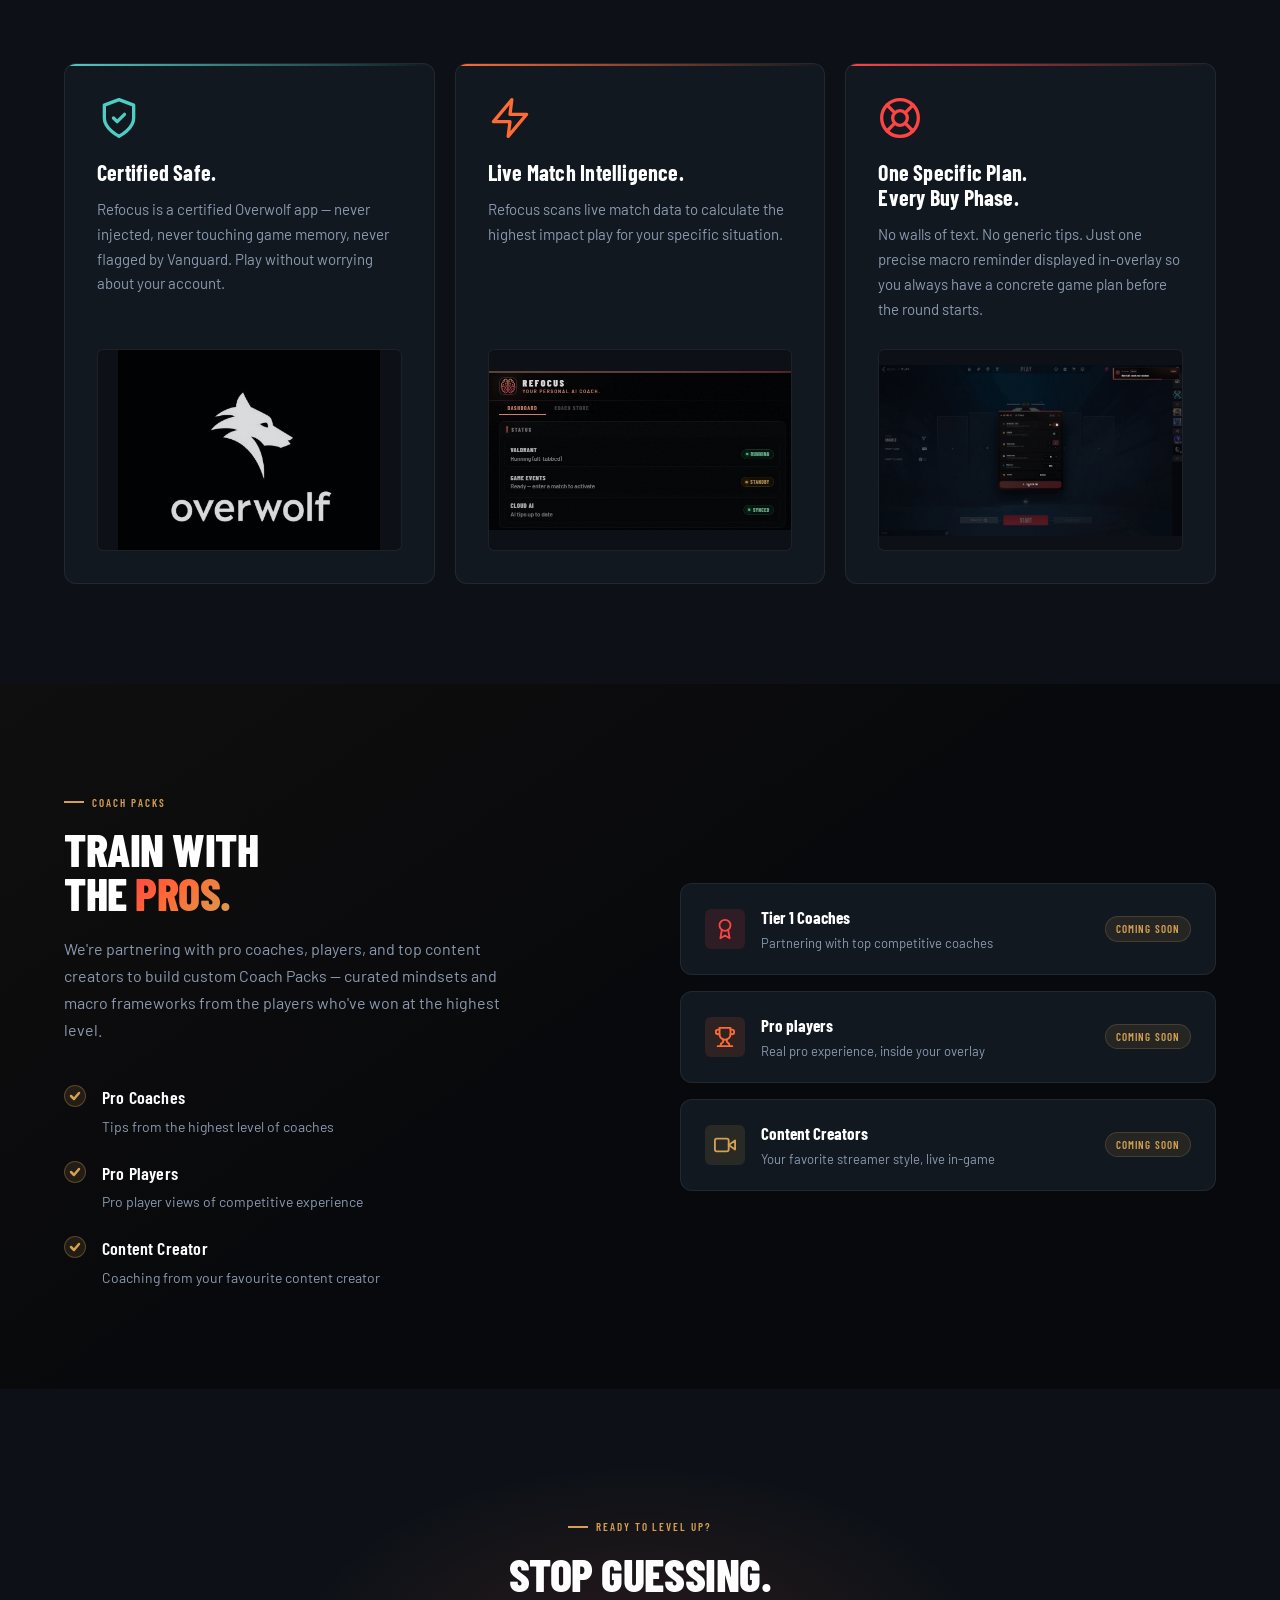
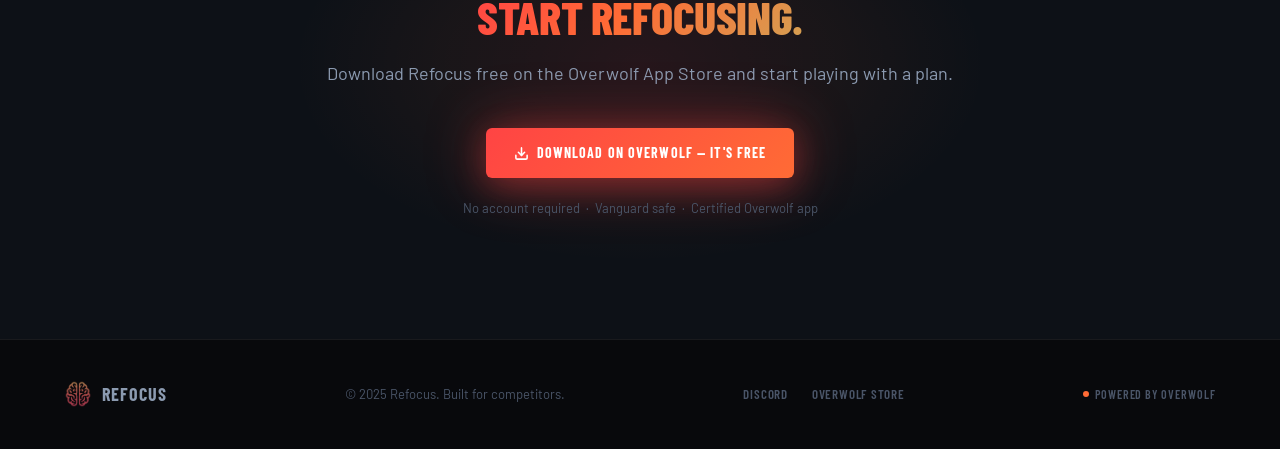
==== commit 8f15bcbf: "Update stylesheet link in index.html" ====
--- a/index.html
+++ b/index.html
@@ -6,7 +6,7 @@
   <title>Refocus — Your Radiant Coach, Live In-Game</title>
   <meta name="description" content="Refocus delivers one precise macro coaching cue every buy phase — a Vanguard-safe Overwolf overlay powered by live match data.">
   <link rel="icon" href="icon.ico" type="image/x-icon">
-  <link rel="stylesheet" href="fonts/fonts.css">
+  <link rel="stylesheet" href="fonts.css">
   <style>
     /* ─── Reset & Base ─────────────────────────────────────────────── */
     *, *::before, *::after {
--- a/fonts.css
+++ b/fonts.css
@@ -0,0 +1,69 @@
+/* Barlow - 400 */
+@font-face {
+  font-family: 'Barlow';
+  font-style: normal;
+  font-weight: 400;
+  font-display: swap;
+  src: url('barlow-400.woff2') format('woff2');
+  unicode-range: U+0000-00FF, U+0131, U+0152-0153, U+02BB-02BC, U+02C6, U+02DA, U+02DC, U+0304, U+0308, U+0329, U+2000-206F, U+20AC, U+2122, U+2191, U+2193, U+2212, U+2215, U+FEFF, U+FFFD;
+}
+
+/* Barlow - 500 */
+@font-face {
+  font-family: 'Barlow';
+  font-style: normal;
+  font-weight: 500;
+  font-display: swap;
+  src: url('barlow-500.woff2') format('woff2');
+  unicode-range: U+0000-00FF, U+0131, U+0152-0153, U+02BB-02BC, U+02C6, U+02DA, U+02DC, U+0304, U+0308, U+0329, U+2000-206F, U+20AC, U+2122, U+2191, U+2193, U+2212, U+2215, U+FEFF, U+FFFD;
+}
+
+/* Barlow - 600 */
+@font-face {
+  font-family: 'Barlow';
+  font-style: normal;
+  font-weight: 600;
+  font-display: swap;
+  src: url('barlow-600.woff2') format('woff2');
+  unicode-range: U+0000-00FF, U+0131, U+0152-0153, U+02BB-02BC, U+02C6, U+02DA, U+02DC, U+0304, U+0308, U+0329, U+2000-206F, U+20AC, U+2122, U+2191, U+2193, U+2212, U+2215, U+FEFF, U+FFFD;
+}
+
+/* Barlow Condensed - 500 */
+@font-face {
+  font-family: 'Barlow Condensed';
+  font-style: normal;
+  font-weight: 500;
+  font-display: swap;
+  src: url('barlow-condensed-500.woff2') format('woff2');
+  unicode-range: U+0000-00FF, U+0131, U+0152-0153, U+02BB-02BC, U+02C6, U+02DA, U+02DC, U+0304, U+0308, U+0329, U+2000-206F, U+20AC, U+2122, U+2191, U+2193, U+2212, U+2215, U+FEFF, U+FFFD;
+}
+
+/* Barlow Condensed - 600 */
+@font-face {
+  font-family: 'Barlow Condensed';
+  font-style: normal;
+  font-weight: 600;
+  font-display: swap;
+  src: url('barlow-condensed-600.woff2') format('woff2');
+  unicode-range: U+0000-00FF, U+0131, U+0152-0153, U+02BB-02BC, U+02C6, U+02DA, U+02DC, U+0304, U+0308, U+0329, U+2000-206F, U+20AC, U+2122, U+2191, U+2193, U+2212, U+2215, U+FEFF, U+FFFD;
+}
+
+/* Barlow Condensed - 700 */
+@font-face {
+  font-family: 'Barlow Condensed';
+  font-style: normal;
+  font-weight: 700;
+  font-display: swap;
+  src: url('barlow-condensed-700.woff2') format('woff2');
+  unicode-range: U+0000-00FF, U+0131, U+0152-0153, U+02BB-02BC, U+02C6, U+02DA, U+02DC, U+0304, U+0308, U+0329, U+2000-206F, U+20AC, U+2122, U+2191, U+2193, U+2212, U+2215, U+FEFF, U+FFFD;
+}
+
+/* Barlow Condensed - 800 */
+@font-face {
+  font-family: 'Barlow Condensed';
+  font-style: normal;
+  font-weight: 800;
+  font-display: swap;
+  src: url('barlow-condensed-800.woff2') format('woff2');
+  unicode-range: U+0000-00FF, U+0131, U+0152-0153, U+02BB-02BC, U+02C6, U+02DA, U+02DC, U+0304, U+0308, U+0329, U+2000-206F, U+20AC, U+2122, U+2191, U+2193, U+2212, U+2215, U+FEFF, U+FFFD;
+}
